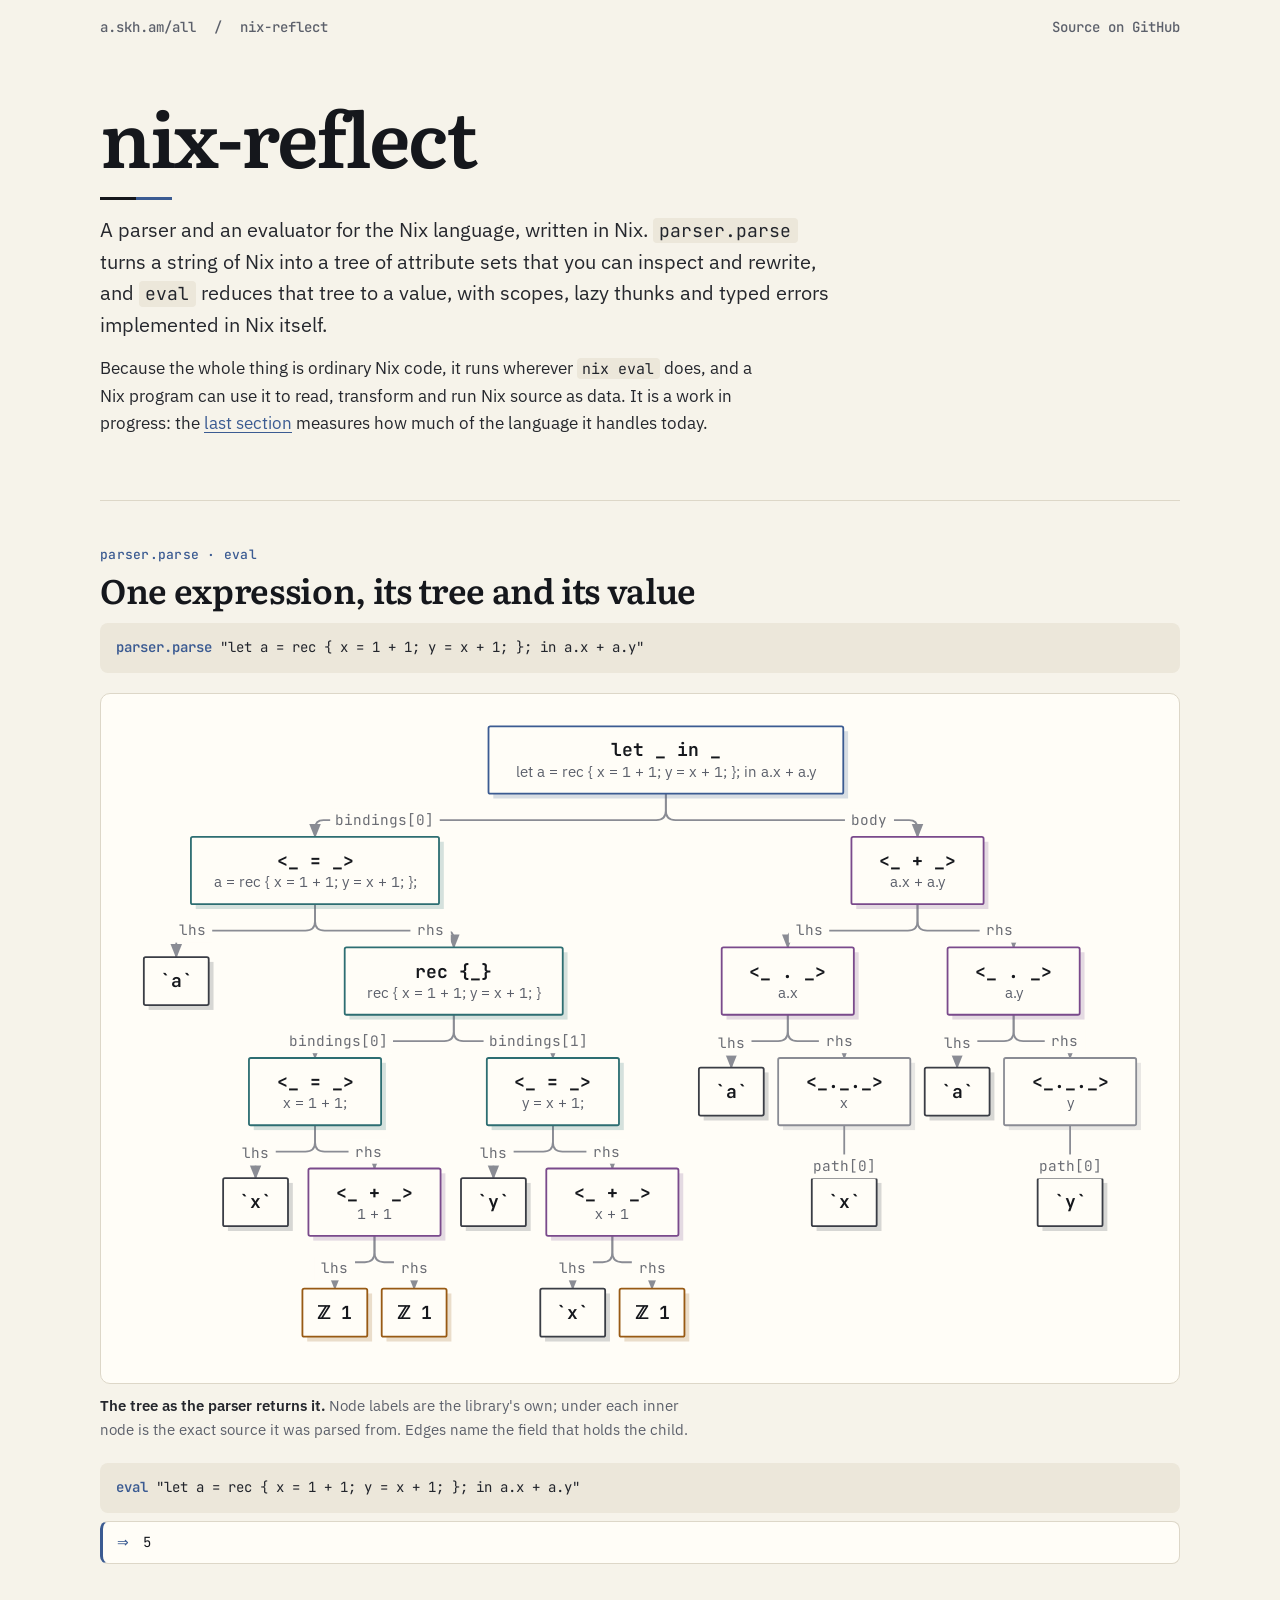
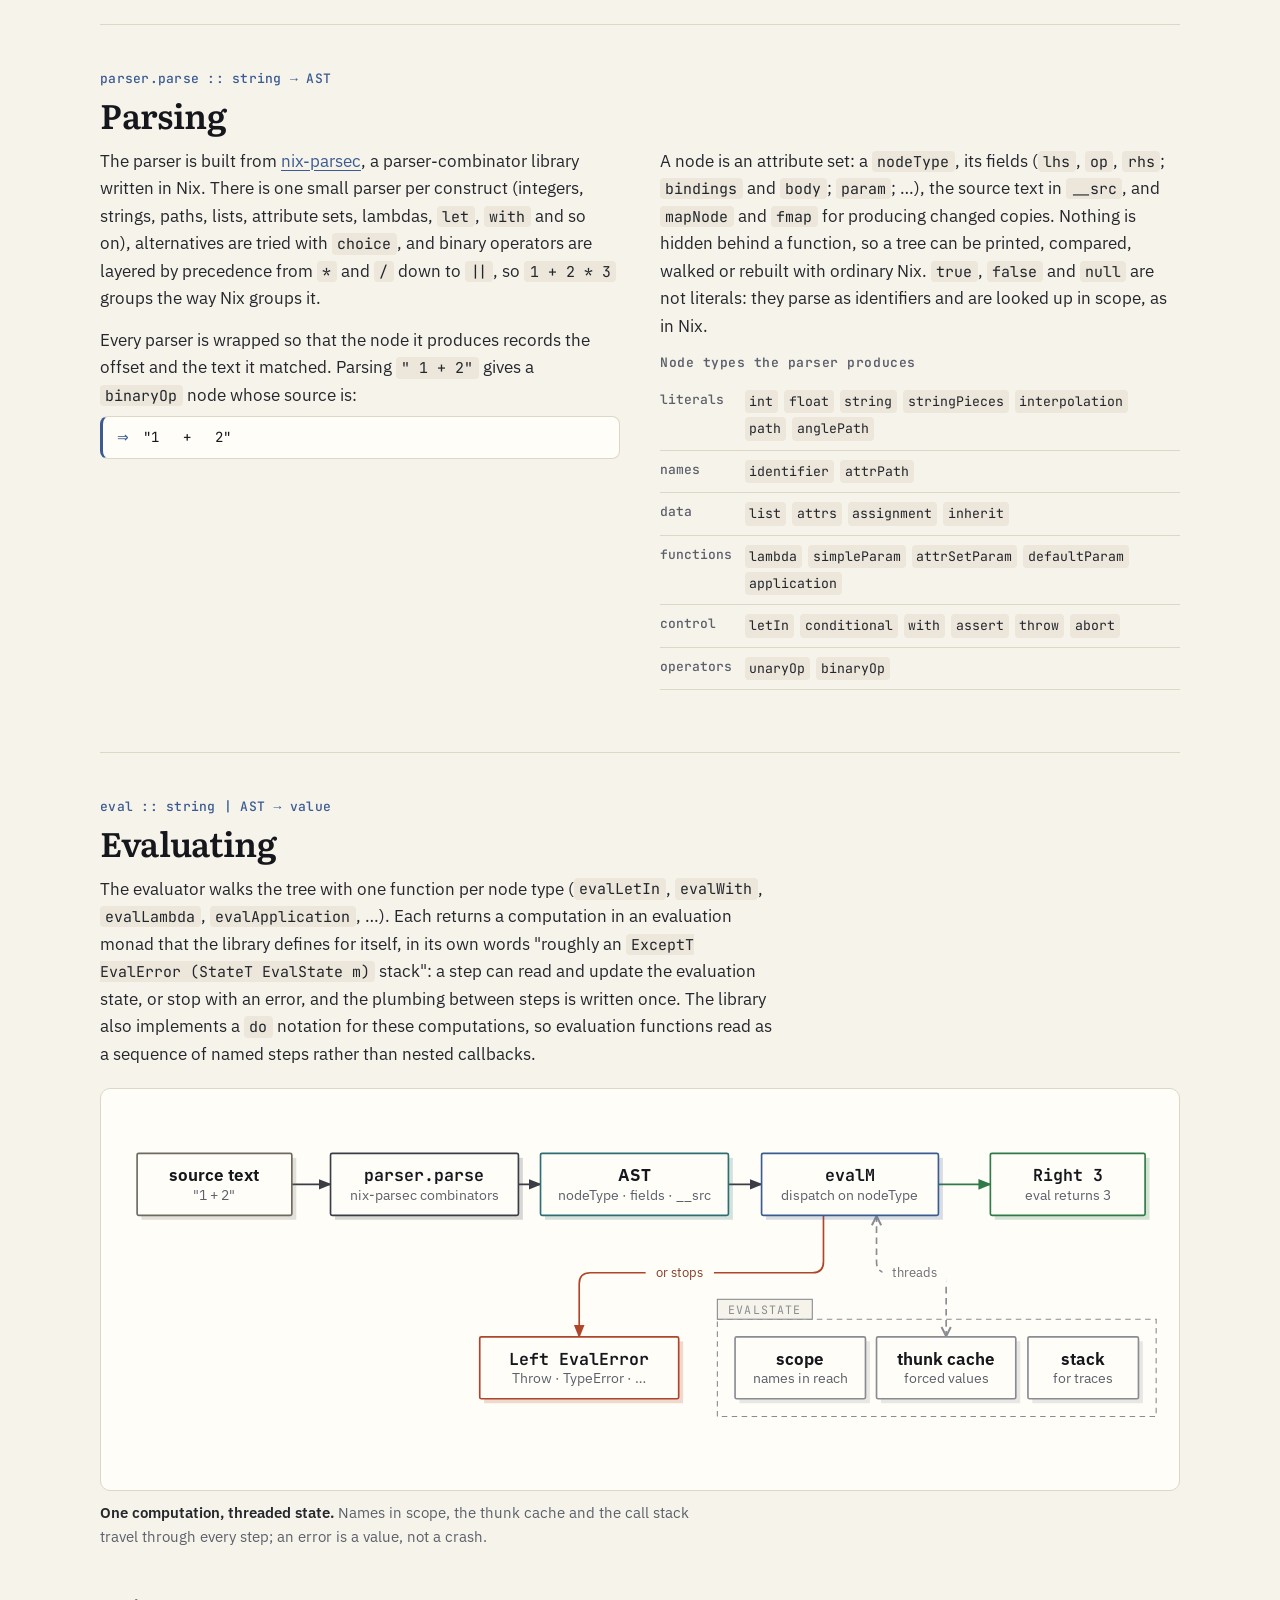
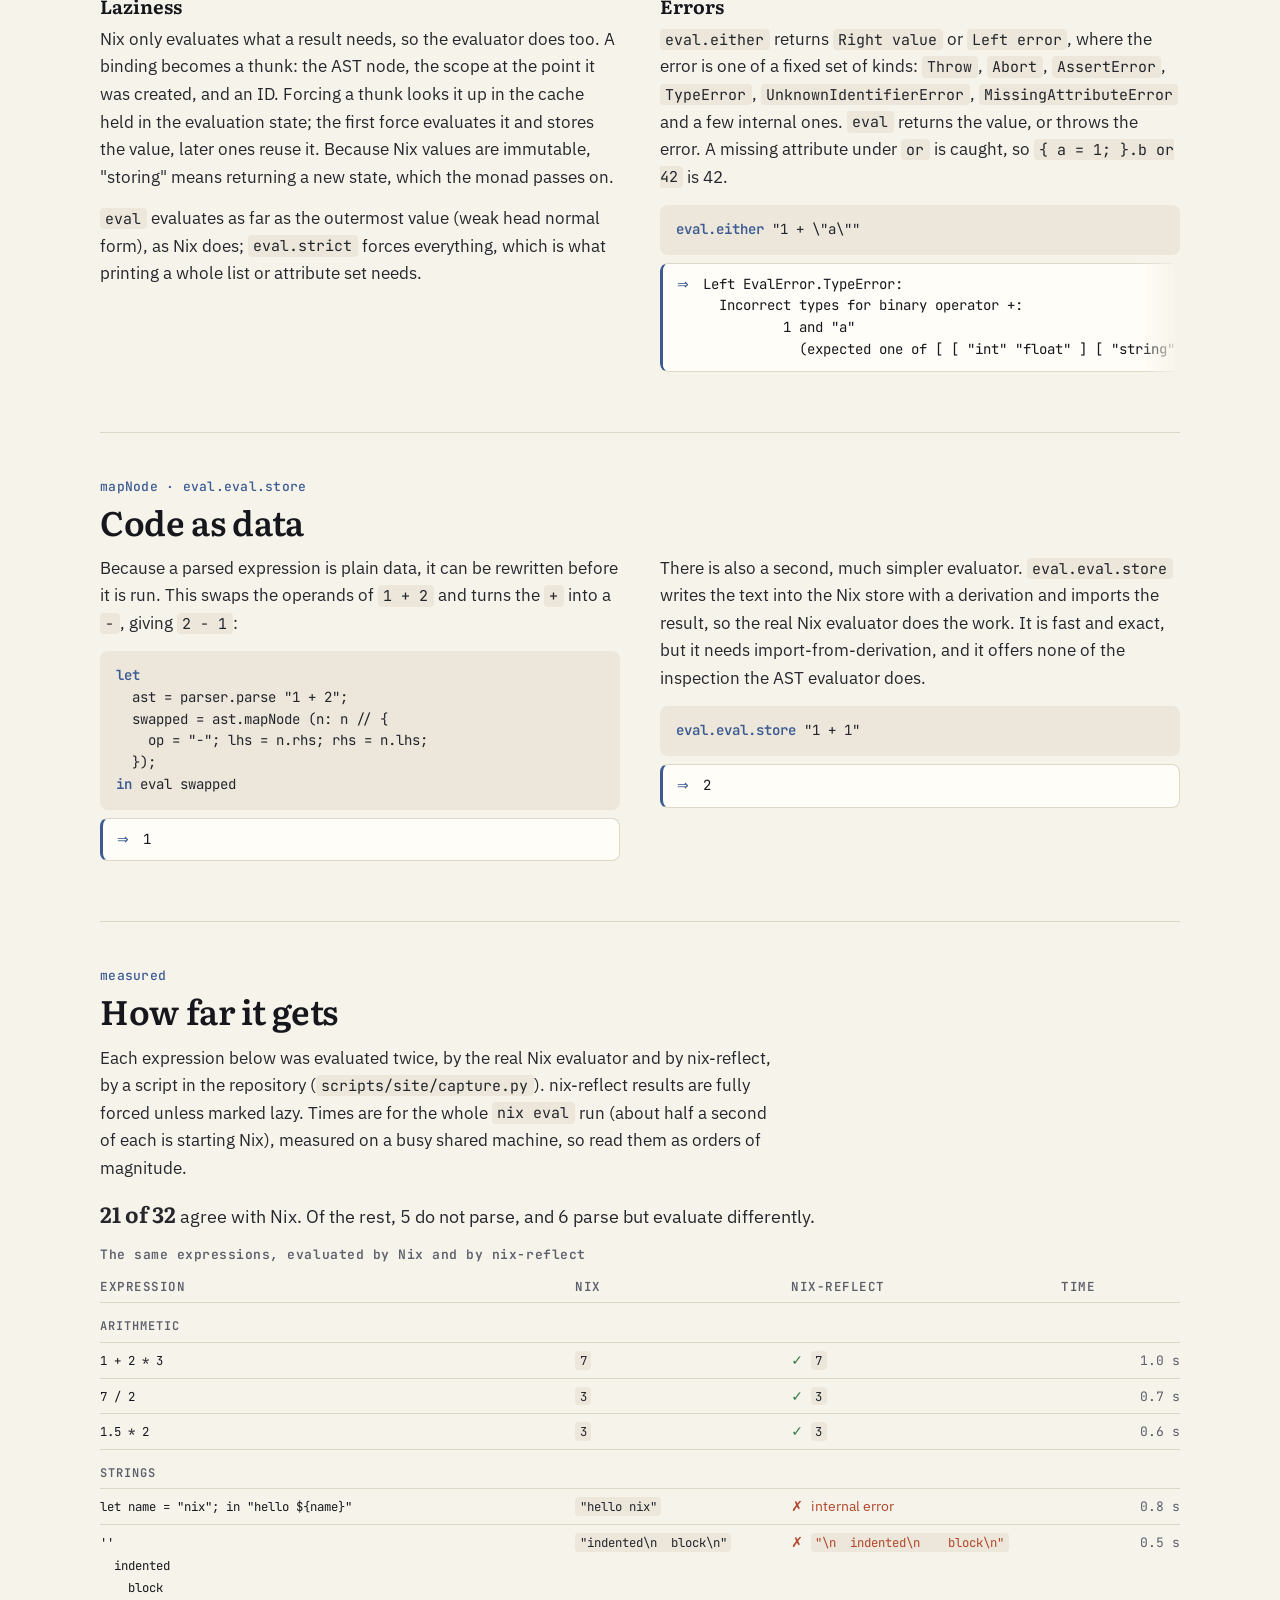
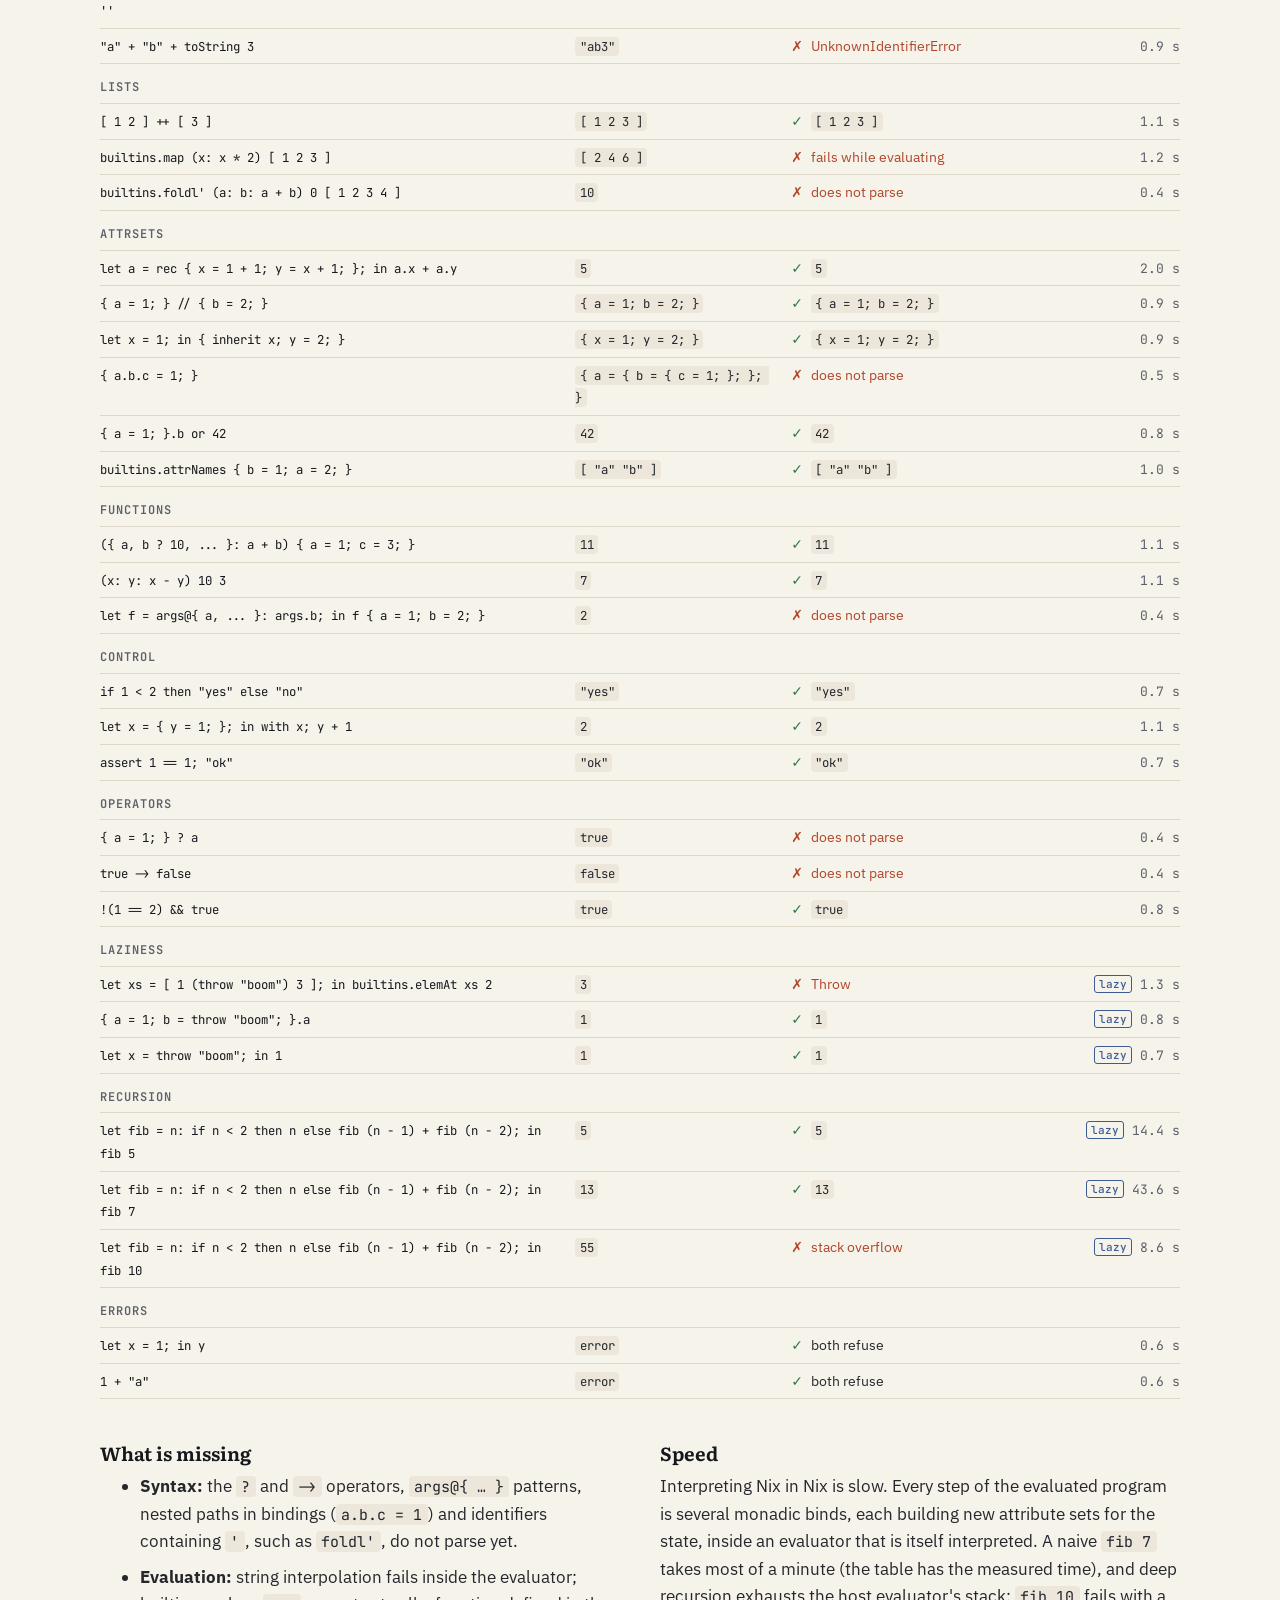
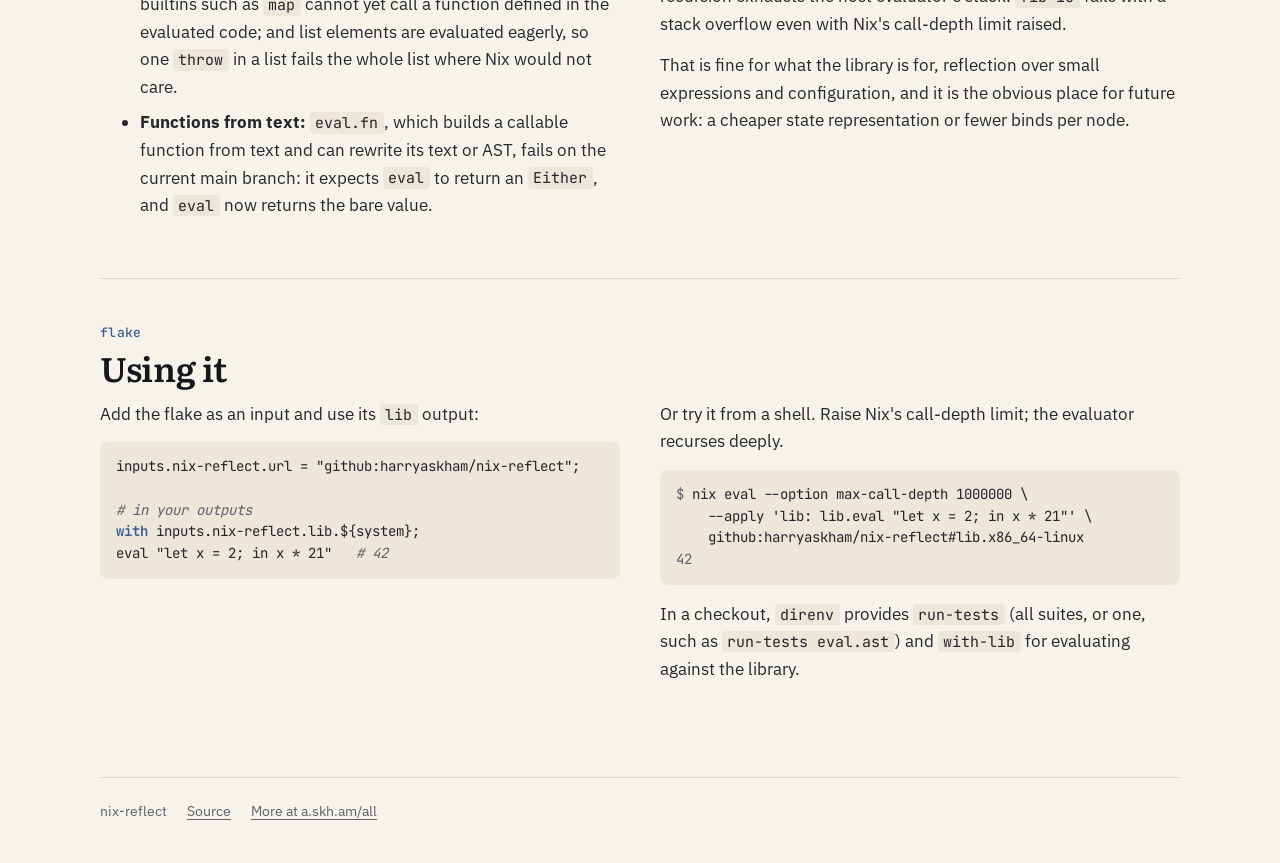
==== index.html @ ccee82fd "Publish nix-reflect site from 53efd90" ====
<!doctype html>
<html lang="en">
<head>
<meta charset="utf-8">
<meta name="viewport" content="width=device-width,initial-scale=1">
<title>nix-reflect · a Nix parser and evaluator written in Nix</title>
<meta name="description" content="nix-reflect is a Nix library that parses Nix source into an inspectable tree and evaluates that tree to a value, with scopes, lazy thunks and typed errors implemented in Nix itself. How it works, and how much of the language it handles today, measured against the real evaluator.">
<meta name="theme-color" content="#f6f3ea">
<meta name="color-scheme" content="light">
<meta name="a.skh.am:group" content="libraries">
<link rel="icon" href="assets/icon.svg" type="image/svg+xml">
<link rel="stylesheet" href="assets/fonts/fonts.css">
<link rel="stylesheet" href="assets/base.css">
<link rel="stylesheet" href="assets/style.css">
</head>
<body>
<a class="skip" href="#main">Skip to content</a>
<div class="wrap">
<nav class="topbar" aria-label="Site">
  <a href="https://a.skh.am/all/">a.skh.am/all</a><span aria-hidden="true">/</span><span>nix-reflect</span>
  <a class="src" href="https://github.com/harryaskham/nix-reflect">Source on GitHub</a>
</nav>

<main id="main">
<header class="intro">
  <h1>nix-reflect</h1>
  <p class="lede">A parser and an evaluator for the Nix language, written in Nix. <code>parser.parse</code> turns a string of Nix into a tree of attribute sets that you can inspect and rewrite, and <code>eval</code> reduces that tree to a value, with scopes, lazy thunks and typed errors implemented in Nix itself.</p>
  <p>Because the whole thing is ordinary Nix code, it runs wherever <code>nix eval</code> does, and a Nix program can use it to read, transform and run Nix source as data. It is a work in progress: the <a href="#status">last section</a> measures how much of the language it handles today.</p>
</header>

<section class="part" aria-labelledby="h-example">
  <p class="api">parser.parse · eval</p>
  <h2 id="h-example">One expression, its tree and its value</h2>
  <pre tabindex="0"><code><span class="k">parser.parse</span> "let a = rec { x = 1 + 1; y = x + 1; }; in a.x + a.y"</code></pre>
  <figure>
    <div class="fig" tabindex="0">
      <!-- fig:tree -->
<svg class="dg" xmlns="http://www.w3.org/2000/svg" viewBox="0 0 874 544" width="874" height="544" role="img" aria-labelledby="tree-t tree-d">
<title id="tree-t">The parse tree of one expression</title>
<desc id="tree-d">The tree that parser.parse returns for: let a = rec { x = 1 + 1; y = x + 1; }; in a.x + a.y. The root is a let-in node whose binding assigns a recursive attribute set to a, with x bound to 1 + 1 and y to x + 1; its body adds a.x and a.y, each an attribute selection. Every node is labelled the way the library prints it and, where it has children, carries the exact slice of source text it was parsed from. Edges are labelled with the field that holds the child, such as lhs, rhs, body or bindings[0].</desc>
<defs><marker id="tree-tip-muted" class="k-muted" viewBox="0 0 10 10" refX="9" refY="5" markerWidth="8" markerHeight="8" orient="auto-start-reverse"><path class="tip" d="M0 1L10 5L0 9z"/></marker></defs>
<g class="k-muted"><path class="edge" d="M458.5 68.0 L458.5 82.0 Q458.5 90.0 450.5 90.0 L173.5 90.0 Q166.5 90.0 166.5 97.0 L166.5 104.0" stroke-width="1.5" marker-end="url(#tree-tip-muted)"/></g>
<g class="k-muted"><path class="edge" d="M166.5 160.0 L166.5 174.0 Q166.5 182.0 158.5 182.0 L59.0 182.0 Q51.0 182.0 51.0 190.0 L51.0 204.0" stroke-width="1.5" marker-end="url(#tree-tip-muted)"/></g>
<g class="k-muted"><path class="edge" d="M166.5 160.0 L166.5 174.0 Q166.5 182.0 174.5 182.0 L275.0 182.0 Q282.0 182.0 282.0 189.0 L282.0 196.0" stroke-width="1.5" marker-end="url(#tree-tip-muted)"/></g>
<g class="k-muted"><path class="edge" d="M282.0 252.0 L282.0 266.0 Q282.0 274.0 274.0 274.0 L173.5 274.0 Q166.5 274.0 166.5 281.0 L166.5 288.0" stroke-width="1.5" marker-end="url(#tree-tip-muted)"/></g>
<g class="k-muted"><path class="edge" d="M166.5 344.0 L166.5 358.0 Q166.5 366.0 158.5 366.0 L125.0 366.0 Q117.0 366.0 117.0 374.0 L117.0 388.0" stroke-width="1.5" marker-end="url(#tree-tip-muted)"/></g>
<g class="k-muted"><path class="edge" d="M166.5 344.0 L166.5 358.0 Q166.5 366.0 174.5 366.0 L209.0 366.0 Q216.0 366.0 216.0 373.0 L216.0 380.0" stroke-width="1.5" marker-end="url(#tree-tip-muted)"/></g>
<g class="k-muted"><path class="edge" d="M216.0 436.0 L216.0 450.0 Q216.0 458.0 208.0 458.0 L191.0 458.0 Q183.0 458.0 183.0 466.0 L183.0 480.0" stroke-width="1.5" marker-end="url(#tree-tip-muted)"/></g>
<g class="k-muted"><path class="edge" d="M216.0 436.0 L216.0 450.0 Q216.0 458.0 224.0 458.0 L241.0 458.0 Q249.0 458.0 249.0 466.0 L249.0 480.0" stroke-width="1.5" marker-end="url(#tree-tip-muted)"/></g>
<g class="k-muted"><path class="edge" d="M282.0 252.0 L282.0 266.0 Q282.0 274.0 290.0 274.0 L357.5 274.0 Q364.5 274.0 364.5 281.0 L364.5 288.0" stroke-width="1.5" marker-end="url(#tree-tip-muted)"/></g>
<g class="k-muted"><path class="edge" d="M364.5 344.0 L364.5 358.0 Q364.5 366.0 356.5 366.0 L323.0 366.0 Q315.0 366.0 315.0 374.0 L315.0 388.0" stroke-width="1.5" marker-end="url(#tree-tip-muted)"/></g>
<g class="k-muted"><path class="edge" d="M364.5 344.0 L364.5 358.0 Q364.5 366.0 372.5 366.0 L407.0 366.0 Q414.0 366.0 414.0 373.0 L414.0 380.0" stroke-width="1.5" marker-end="url(#tree-tip-muted)"/></g>
<g class="k-muted"><path class="edge" d="M414.0 436.0 L414.0 450.0 Q414.0 458.0 406.0 458.0 L389.0 458.0 Q381.0 458.0 381.0 466.0 L381.0 480.0" stroke-width="1.5" marker-end="url(#tree-tip-muted)"/></g>
<g class="k-muted"><path class="edge" d="M414.0 436.0 L414.0 450.0 Q414.0 458.0 422.0 458.0 L439.0 458.0 Q447.0 458.0 447.0 466.0 L447.0 480.0" stroke-width="1.5" marker-end="url(#tree-tip-muted)"/></g>
<g class="k-muted"><path class="edge" d="M458.5 68.0 L458.5 82.0 Q458.5 90.0 466.5 90.0 L661.0 90.0 Q668.0 90.0 668.0 97.0 L668.0 104.0" stroke-width="1.5" marker-end="url(#tree-tip-muted)"/></g>
<g class="k-muted"><path class="edge" d="M668.0 160.0 L668.0 174.0 Q668.0 182.0 660.0 182.0 L567.0 182.0 Q560.0 182.0 560.0 189.0 L560.0 196.0" stroke-width="1.5" marker-end="url(#tree-tip-muted)"/></g>
<g class="k-muted"><path class="edge" d="M560.0 252.0 L560.0 266.0 Q560.0 274.0 552.0 274.0 L521.0 274.0 Q513.0 274.0 513.0 282.0 L513.0 296.0" stroke-width="1.5" marker-end="url(#tree-tip-muted)"/></g>
<g class="k-muted"><path class="edge" d="M560.0 252.0 L560.0 266.0 Q560.0 274.0 568.0 274.0 L600.0 274.0 Q607.0 274.0 607.0 281.0 L607.0 288.0" stroke-width="1.5" marker-end="url(#tree-tip-muted)"/></g>
<g class="k-muted"><path class="edge" d="M607.0 344.0 L607.0 388.0" stroke-width="1.5" marker-end="url(#tree-tip-muted)"/></g>
<g class="k-muted"><path class="edge" d="M668.0 160.0 L668.0 174.0 Q668.0 182.0 676.0 182.0 L741.0 182.0 Q748.0 182.0 748.0 189.0 L748.0 196.0" stroke-width="1.5" marker-end="url(#tree-tip-muted)"/></g>
<g class="k-muted"><path class="edge" d="M748.0 252.0 L748.0 266.0 Q748.0 274.0 740.0 274.0 L709.0 274.0 Q701.0 274.0 701.0 282.0 L701.0 296.0" stroke-width="1.5" marker-end="url(#tree-tip-muted)"/></g>
<g class="k-muted"><path class="edge" d="M748.0 252.0 L748.0 266.0 Q748.0 274.0 756.0 274.0 L788.0 274.0 Q795.0 274.0 795.0 281.0 L795.0 288.0" stroke-width="1.5" marker-end="url(#tree-tip-muted)"/></g>
<g class="k-muted"><path class="edge" d="M795.0 344.0 L795.0 388.0" stroke-width="1.5" marker-end="url(#tree-tip-muted)"/></g>
<g class="k-accent"><rect class="shadow" x="314.9" y="16.0" width="295.3" height="56.0"/><rect class="node" x="310.9" y="12.0" width="295.3" height="56.0" rx="1.5"/><text x="458.5" y="37.0" font-size="15" text-anchor="middle" class="lbl m">let _ in _</text><text x="458.5" y="54.0" font-size="12.5" text-anchor="middle" class="sub">let a = rec { x = 1 + 1; y = x + 1; }; in a.x + a.y</text></g>
<g class="k-b"><rect class="shadow" x="67.2" y="108.0" width="206.5" height="56.0"/><rect class="node" x="63.2" y="104.0" width="206.5" height="56.0" rx="1.5"/><text x="166.5" y="129.0" font-size="15" text-anchor="middle" class="lbl m">&lt;_ = _&gt;</text><text x="166.5" y="146.0" font-size="12.5" text-anchor="middle" class="sub">a = rec { x = 1 + 1; y = x + 1; };</text></g>
<g class="k-ink"><rect class="shadow" x="28.0" y="208.0" width="54.0" height="40.0"/><rect class="node" x="24.0" y="204.0" width="54.0" height="40.0" rx="1.5"/><text x="51.0" y="229.0" font-size="15" text-anchor="middle" class="lbl m">`a`</text></g>
<g class="k-b"><rect class="shadow" x="195.2" y="200.0" width="181.5" height="56.0"/><rect class="node" x="191.2" y="196.0" width="181.5" height="56.0" rx="1.5"/><text x="282.0" y="221.0" font-size="15" text-anchor="middle" class="lbl m">rec {_}</text><text x="282.0" y="238.0" font-size="12.5" text-anchor="middle" class="sub">rec { x = 1 + 1; y = x + 1; }</text></g>
<g class="k-b"><rect class="shadow" x="115.5" y="292.0" width="110.0" height="56.0"/><rect class="node" x="111.5" y="288.0" width="110.0" height="56.0" rx="1.5"/><text x="166.5" y="313.0" font-size="15" text-anchor="middle" class="lbl m">&lt;_ = _&gt;</text><text x="166.5" y="330.0" font-size="12.5" text-anchor="middle" class="sub">x = 1 + 1;</text></g>
<g class="k-ink"><rect class="shadow" x="94.0" y="392.0" width="54.0" height="40.0"/><rect class="node" x="90.0" y="388.0" width="54.0" height="40.0" rx="1.5"/><text x="117.0" y="413.0" font-size="15" text-anchor="middle" class="lbl m">`x`</text></g>
<g class="k-c"><rect class="shadow" x="165.0" y="384.0" width="110.0" height="56.0"/><rect class="node" x="161.0" y="380.0" width="110.0" height="56.0" rx="1.5"/><text x="216.0" y="405.0" font-size="15" text-anchor="middle" class="lbl m">&lt;_ + _&gt;</text><text x="216.0" y="422.0" font-size="12.5" text-anchor="middle" class="sub">1 + 1</text></g>
<g class="k-a"><rect class="shadow" x="160.0" y="484.0" width="54.0" height="40.0"/><rect class="node" x="156.0" y="480.0" width="54.0" height="40.0" rx="1.5"/><text x="183.0" y="505.0" font-size="15" text-anchor="middle" class="lbl m">ℤ 1</text></g>
<g class="k-a"><rect class="shadow" x="226.0" y="484.0" width="54.0" height="40.0"/><rect class="node" x="222.0" y="480.0" width="54.0" height="40.0" rx="1.5"/><text x="249.0" y="505.0" font-size="15" text-anchor="middle" class="lbl m">ℤ 1</text></g>
<g class="k-b"><rect class="shadow" x="313.5" y="292.0" width="110.0" height="56.0"/><rect class="node" x="309.5" y="288.0" width="110.0" height="56.0" rx="1.5"/><text x="364.5" y="313.0" font-size="15" text-anchor="middle" class="lbl m">&lt;_ = _&gt;</text><text x="364.5" y="330.0" font-size="12.5" text-anchor="middle" class="sub">y = x + 1;</text></g>
<g class="k-ink"><rect class="shadow" x="292.0" y="392.0" width="54.0" height="40.0"/><rect class="node" x="288.0" y="388.0" width="54.0" height="40.0" rx="1.5"/><text x="315.0" y="413.0" font-size="15" text-anchor="middle" class="lbl m">`y`</text></g>
<g class="k-c"><rect class="shadow" x="363.0" y="384.0" width="110.0" height="56.0"/><rect class="node" x="359.0" y="380.0" width="110.0" height="56.0" rx="1.5"/><text x="414.0" y="405.0" font-size="15" text-anchor="middle" class="lbl m">&lt;_ + _&gt;</text><text x="414.0" y="422.0" font-size="12.5" text-anchor="middle" class="sub">x + 1</text></g>
<g class="k-ink"><rect class="shadow" x="358.0" y="484.0" width="54.0" height="40.0"/><rect class="node" x="354.0" y="480.0" width="54.0" height="40.0" rx="1.5"/><text x="381.0" y="505.0" font-size="15" text-anchor="middle" class="lbl m">`x`</text></g>
<g class="k-a"><rect class="shadow" x="424.0" y="484.0" width="54.0" height="40.0"/><rect class="node" x="420.0" y="480.0" width="54.0" height="40.0" rx="1.5"/><text x="447.0" y="505.0" font-size="15" text-anchor="middle" class="lbl m">ℤ 1</text></g>
<g class="k-c"><rect class="shadow" x="617.0" y="108.0" width="110.0" height="56.0"/><rect class="node" x="613.0" y="104.0" width="110.0" height="56.0" rx="1.5"/><text x="668.0" y="129.0" font-size="15" text-anchor="middle" class="lbl m">&lt;_ + _&gt;</text><text x="668.0" y="146.0" font-size="12.5" text-anchor="middle" class="sub">a.x + a.y</text></g>
<g class="k-c"><rect class="shadow" x="509.0" y="200.0" width="110.0" height="56.0"/><rect class="node" x="505.0" y="196.0" width="110.0" height="56.0" rx="1.5"/><text x="560.0" y="221.0" font-size="15" text-anchor="middle" class="lbl m">&lt;_ . _&gt;</text><text x="560.0" y="238.0" font-size="12.5" text-anchor="middle" class="sub">a.x</text></g>
<g class="k-ink"><rect class="shadow" x="490.0" y="300.0" width="54.0" height="40.0"/><rect class="node" x="486.0" y="296.0" width="54.0" height="40.0" rx="1.5"/><text x="513.0" y="321.0" font-size="15" text-anchor="middle" class="lbl m">`a`</text></g>
<g class="k-muted"><rect class="shadow" x="556.0" y="292.0" width="110.0" height="56.0"/><rect class="node" x="552.0" y="288.0" width="110.0" height="56.0" rx="1.5"/><text x="607.0" y="313.0" font-size="15" text-anchor="middle" class="lbl m">&lt;_._._&gt;</text><text x="607.0" y="330.0" font-size="12.5" text-anchor="middle" class="sub">x</text></g>
<g class="k-ink"><rect class="shadow" x="584.0" y="392.0" width="54.0" height="40.0"/><rect class="node" x="580.0" y="388.0" width="54.0" height="40.0" rx="1.5"/><text x="607.0" y="413.0" font-size="15" text-anchor="middle" class="lbl m">`x`</text></g>
<g class="k-c"><rect class="shadow" x="697.0" y="200.0" width="110.0" height="56.0"/><rect class="node" x="693.0" y="196.0" width="110.0" height="56.0" rx="1.5"/><text x="748.0" y="221.0" font-size="15" text-anchor="middle" class="lbl m">&lt;_ . _&gt;</text><text x="748.0" y="238.0" font-size="12.5" text-anchor="middle" class="sub">a.y</text></g>
<g class="k-ink"><rect class="shadow" x="678.0" y="300.0" width="54.0" height="40.0"/><rect class="node" x="674.0" y="296.0" width="54.0" height="40.0" rx="1.5"/><text x="701.0" y="321.0" font-size="15" text-anchor="middle" class="lbl m">`a`</text></g>
<g class="k-muted"><rect class="shadow" x="744.0" y="292.0" width="110.0" height="56.0"/><rect class="node" x="740.0" y="288.0" width="110.0" height="56.0" rx="1.5"/><text x="795.0" y="313.0" font-size="15" text-anchor="middle" class="lbl m">&lt;_._._&gt;</text><text x="795.0" y="330.0" font-size="12.5" text-anchor="middle" class="sub">y</text></g>
<g class="k-ink"><rect class="shadow" x="772.0" y="392.0" width="54.0" height="40.0"/><rect class="node" x="768.0" y="388.0" width="54.0" height="40.0" rx="1.5"/><text x="795.0" y="413.0" font-size="15" text-anchor="middle" class="lbl m">`y`</text></g>
<g class="k-muted"><rect class="lab-bg" x="179.1" y="80.0" width="91.2" height="20.0"/><text x="224.7" y="94.0" font-size="12" text-anchor="middle" class="elabel m">bindings[0]</text></g>
<g class="k-muted"><rect class="lab-bg" x="47.3" y="172.0" width="33.6" height="20.0"/><text x="64.1" y="186.0" font-size="12" text-anchor="middle" class="elabel m">lhs</text></g>
<g class="k-muted"><rect class="lab-bg" x="245.9" y="172.0" width="33.6" height="20.0"/><text x="262.7" y="186.0" font-size="12" text-anchor="middle" class="elabel m">rhs</text></g>
<g class="k-muted"><rect class="lab-bg" x="140.2" y="264.0" width="91.2" height="20.0"/><text x="185.8" y="278.0" font-size="12" text-anchor="middle" class="elabel m">bindings[0]</text></g>
<g class="k-muted"><rect class="lab-bg" x="100.2" y="357.4" width="33.6" height="20.0"/><text x="117.0" y="371.4" font-size="12" text-anchor="middle" class="elabel m">lhs</text></g>
<g class="k-muted"><rect class="lab-bg" x="194.4" y="356.0" width="33.6" height="20.0"/><text x="211.2" y="370.0" font-size="12" text-anchor="middle" class="elabel m">rhs</text></g>
<g class="k-muted"><rect class="lab-bg" x="166.2" y="453.1" width="33.6" height="20.0"/><text x="183.0" y="467.1" font-size="12" text-anchor="middle" class="elabel m">lhs</text></g>
<g class="k-muted"><rect class="lab-bg" x="232.2" y="453.1" width="33.6" height="20.0"/><text x="249.0" y="467.1" font-size="12" text-anchor="middle" class="elabel m">rhs</text></g>
<g class="k-muted"><rect class="lab-bg" x="306.8" y="264.0" width="91.2" height="20.0"/><text x="352.4" y="278.0" font-size="12" text-anchor="middle" class="elabel m">bindings[1]</text></g>
<g class="k-muted"><rect class="lab-bg" x="298.2" y="357.4" width="33.6" height="20.0"/><text x="315.0" y="371.4" font-size="12" text-anchor="middle" class="elabel m">lhs</text></g>
<g class="k-muted"><rect class="lab-bg" x="392.4" y="356.0" width="33.6" height="20.0"/><text x="409.2" y="370.0" font-size="12" text-anchor="middle" class="elabel m">rhs</text></g>
<g class="k-muted"><rect class="lab-bg" x="364.2" y="453.1" width="33.6" height="20.0"/><text x="381.0" y="467.1" font-size="12" text-anchor="middle" class="elabel m">lhs</text></g>
<g class="k-muted"><rect class="lab-bg" x="430.2" y="453.1" width="33.6" height="20.0"/><text x="447.0" y="467.1" font-size="12" text-anchor="middle" class="elabel m">rhs</text></g>
<g class="k-muted"><rect class="lab-bg" x="607.6" y="80.0" width="40.8" height="20.0"/><text x="628.0" y="94.0" font-size="12" text-anchor="middle" class="elabel m">body</text></g>
<g class="k-muted"><rect class="lab-bg" x="560.9" y="172.0" width="33.6" height="20.0"/><text x="577.7" y="186.0" font-size="12" text-anchor="middle" class="elabel m">lhs</text></g>
<g class="k-muted"><rect class="lab-bg" x="496.2" y="266.0" width="33.6" height="20.0"/><text x="513.0" y="280.0" font-size="12" text-anchor="middle" class="elabel m">lhs</text></g>
<g class="k-muted"><rect class="lab-bg" x="585.9" y="264.0" width="33.6" height="20.0"/><text x="602.7" y="278.0" font-size="12" text-anchor="middle" class="elabel m">rhs</text></g>
<g class="k-muted"><rect class="lab-bg" x="575.8" y="368.3" width="62.4" height="20.0"/><text x="607.0" y="382.3" font-size="12" text-anchor="middle" class="elabel m">path[0]</text></g>
<g class="k-muted"><rect class="lab-bg" x="719.7" y="172.0" width="33.6" height="20.0"/><text x="736.5" y="186.0" font-size="12" text-anchor="middle" class="elabel m">rhs</text></g>
<g class="k-muted"><rect class="lab-bg" x="684.2" y="266.0" width="33.6" height="20.0"/><text x="701.0" y="280.0" font-size="12" text-anchor="middle" class="elabel m">lhs</text></g>
<g class="k-muted"><rect class="lab-bg" x="773.9" y="264.0" width="33.6" height="20.0"/><text x="790.7" y="278.0" font-size="12" text-anchor="middle" class="elabel m">rhs</text></g>
<g class="k-muted"><rect class="lab-bg" x="763.8" y="368.3" width="62.4" height="20.0"/><text x="795.0" y="382.3" font-size="12" text-anchor="middle" class="elabel m">path[0]</text></g>
</svg>
<!-- /fig -->
    </div>
    <figcaption><b>The tree as the parser returns it.</b> Node labels are the library's own; under each inner node is the exact source it was parsed from. Edges name the field that holds the child.</figcaption>
  </figure>
  <pre tabindex="0"><code><span class="k">eval</span> "let a = rec { x = 1 + 1; y = x + 1; }; in a.x + a.y"</code></pre>
  <!-- gen:out-value -->
<pre class="result" tabindex="0" aria-label="Result"><code>5</code></pre>
<!-- /gen -->
</section>

<section class="part" aria-labelledby="h-parse">
  <p class="api">parser.parse :: string → AST</p>
  <h2 id="h-parse">Parsing</h2>
  <div class="cols">
    <div>
      <p>The parser is built from <a href="https://github.com/nprindle/nix-parsec">nix-parsec</a>, a parser-combinator library written in Nix. There is one small parser per construct (integers, strings, paths, lists, attribute sets, lambdas, <code>let</code>, <code>with</code> and so on), alternatives are tried with <code>choice</code>, and binary operators are layered by precedence from <code>*</code> and <code>/</code> down to <code>||</code>, so <code>1 + 2 * 3</code> groups the way Nix groups it.</p>
      <p>Every parser is wrapped so that the node it produces records the offset and the text it matched. Parsing <code class="nw">"  1   +   2"</code> gives a <code>binaryOp</code> node whose source is:</p>
      <!-- gen:out-src -->
<pre class="result" tabindex="0" aria-label="Result"><code>&quot;1   +   2&quot;</code></pre>
<!-- /gen -->
    </div>
    <div>
      <p>A node is an attribute set: a <code>nodeType</code>, its fields (<code>lhs</code>, <code>op</code>, <code>rhs</code>; <code>bindings</code> and <code>body</code>; <code>param</code>; …), the source text in <code>__src</code>, and <code>mapNode</code> and <code>fmap</code> for producing changed copies. Nothing is hidden behind a function, so a tree can be printed, compared, walked or rebuilt with ordinary Nix. <code>true</code>, <code>false</code> and <code>null</code> are not literals: they parse as identifiers and are looked up in scope, as in Nix.</p>
      <div class="table-wrap">
      <table class="types">
        <caption>Node types the parser produces</caption>
        <tbody>
          <tr><th scope="row">literals</th><td><code>int</code> <code>float</code> <code>string</code> <code>stringPieces</code> <code>interpolation</code> <code>path</code> <code>anglePath</code></td></tr>
          <tr><th scope="row">names</th><td><code>identifier</code> <code>attrPath</code></td></tr>
          <tr><th scope="row">data</th><td><code>list</code> <code>attrs</code> <code>assignment</code> <code>inherit</code></td></tr>
          <tr><th scope="row">functions</th><td><code>lambda</code> <code>simpleParam</code> <code>attrSetParam</code> <code>defaultParam</code> <code>application</code></td></tr>
          <tr><th scope="row">control</th><td><code>letIn</code> <code>conditional</code> <code>with</code> <code>assert</code> <code>throw</code> <code>abort</code></td></tr>
          <tr><th scope="row">operators</th><td><code>unaryOp</code> <code>binaryOp</code></td></tr>
        </tbody>
      </table>
      </div>
    </div>
  </div>
</section>

<section class="part" aria-labelledby="h-eval">
  <p class="api">eval :: string | AST → value</p>
  <h2 id="h-eval">Evaluating</h2>
  <p>The evaluator walks the tree with one function per node type (<code>evalLetIn</code>, <code>evalWith</code>, <code>evalLambda</code>, <code>evalApplication</code>, …). Each returns a computation in an evaluation monad that the library defines for itself, in its own words "roughly an <code>ExceptT EvalError (StateT EvalState m)</code> stack": a step can read and update the evaluation state, or stop with an error, and the plumbing between steps is written once. The library also implements a <code>do</code> notation for these computations, so evaluation functions read as a sequence of named steps rather than nested callbacks.</p>
  <figure>
    <div class="fig" tabindex="0">
      <!-- fig:evaluator -->
<svg class="dg" xmlns="http://www.w3.org/2000/svg" viewBox="0 0 950 330" width="950" height="330" role="img" aria-labelledby="evaluator-t evaluator-d">
<title id="evaluator-t">From text to a value</title>
<desc id="evaluator-d">How eval works. Source text is parsed by parser combinators into an AST of attribute sets. evalM walks the AST, dispatching on each node&#x27;s type, inside an evaluation monad: a computation that threads an EvalState (the scope of names in reach, a cache of thunks and their forced values, and a stack used for traces) and can stop with a typed EvalError. eval.either returns Right value or Left error; eval returns the value or throws the error.</desc>
<defs><marker id="evaluator-tip-err" class="k-err" viewBox="0 0 10 10" refX="9" refY="5" markerWidth="8" markerHeight="8" orient="auto-start-reverse"><path class="tip" d="M0 1L10 5L0 9z"/></marker><marker id="evaluator-tip-ink" class="k-ink" viewBox="0 0 10 10" refX="9" refY="5" markerWidth="8" markerHeight="8" orient="auto-start-reverse"><path class="tip" d="M0 1L10 5L0 9z"/></marker><marker id="evaluator-tip-muted-o" class="k-muted" viewBox="0 0 10 10" refX="9" refY="5" markerWidth="8" markerHeight="8" orient="auto-start-reverse"><path class="tip open" d="M1.5 1.5L8.5 5L1.5 8.5"/></marker><marker id="evaluator-tip-ok" class="k-ok" viewBox="0 0 10 10" refX="9" refY="5" markerWidth="8" markerHeight="8" orient="auto-start-reverse"><path class="tip" d="M0 1L10 5L0 9z"/></marker></defs>
<g class="k-muted"><rect class="grp dash" x="545.0" y="192.0" width="397.0" height="88.0"/></g>
<g class="k-ink"><path class="edge" d="M160.0 70.0 L195.0 70.0" stroke-width="1.5" marker-end="url(#evaluator-tip-ink)"/></g>
<g class="k-ink"><path class="edge" d="M365.0 70.0 L385.0 70.0" stroke-width="1.5" marker-end="url(#evaluator-tip-ink)"/></g>
<g class="k-ink"><path class="edge" d="M555.0 70.0 L585.0 70.0" stroke-width="1.5" marker-end="url(#evaluator-tip-ink)"/></g>
<g class="k-ok"><path class="edge" d="M745.0 70.0 L792.0 70.0" stroke-width="1.5" marker-end="url(#evaluator-tip-ok)"/></g>
<g class="k-err"><path class="edge" d="M641.0 98.0 L641.0 140.0 Q641.0 150.0 631.0 150.0 L430.0 150.0 Q420.0 150.0 420.0 160.0 L420.0 208.0" stroke-width="1.5" marker-end="url(#evaluator-tip-err)"/></g>
<g class="k-muted"><path class="edge dash" d="M689.0 98.0 L689.0 140.0 Q689.0 150.0 699.0 150.0 L742.0 150.0 Q752.0 150.0 752.0 160.0 L752.0 208.0" stroke-width="1.5" marker-end="url(#evaluator-tip-muted-o)" marker-start="url(#evaluator-tip-muted-o)"/></g>
<g class="k-file"><rect class="shadow" x="24.0" y="46.0" width="140.0" height="56.0"/><rect class="node" x="20.0" y="42.0" width="140.0" height="56.0" rx="1.5"/><text x="90.0" y="67.0" font-size="15" text-anchor="middle" class="lbl">source text</text><text x="90.0" y="84.0" font-size="12.5" text-anchor="middle" class="sub">&quot;1 + 2&quot;</text></g>
<g class="k-ink"><rect class="shadow" x="199.0" y="46.0" width="170.0" height="56.0"/><rect class="node" x="195.0" y="42.0" width="170.0" height="56.0" rx="1.5"/><text x="280.0" y="67.0" font-size="15" text-anchor="middle" class="lbl m">parser.parse</text><text x="280.0" y="84.0" font-size="12.5" text-anchor="middle" class="sub">nix-parsec combinators</text></g>
<g class="k-b"><rect class="shadow" x="389.0" y="46.0" width="170.0" height="56.0"/><rect class="node" x="385.0" y="42.0" width="170.0" height="56.0" rx="1.5"/><text x="470.0" y="67.0" font-size="15" text-anchor="middle" class="lbl">AST</text><text x="470.0" y="84.0" font-size="12.5" text-anchor="middle" class="sub">nodeType · fields · __src</text></g>
<g class="k-accent"><rect class="shadow" x="589.0" y="46.0" width="160.0" height="56.0"/><rect class="node" x="585.0" y="42.0" width="160.0" height="56.0" rx="1.5"/><text x="665.0" y="67.0" font-size="15" text-anchor="middle" class="lbl m">evalM</text><text x="665.0" y="84.0" font-size="12.5" text-anchor="middle" class="sub">dispatch on nodeType</text></g>
<g class="k-ok"><rect class="shadow" x="796.0" y="46.0" width="140.0" height="56.0"/><rect class="node" x="792.0" y="42.0" width="140.0" height="56.0" rx="1.5"/><text x="862.0" y="67.0" font-size="15" text-anchor="middle" class="lbl m">Right 3</text><text x="862.0" y="84.0" font-size="12.5" text-anchor="middle" class="sub">eval returns 3</text></g>
<g class="k-err"><rect class="shadow" x="334.0" y="212.0" width="180.0" height="56.0"/><rect class="node" x="330.0" y="208.0" width="180.0" height="56.0" rx="1.5"/><text x="420.0" y="233.0" font-size="15" text-anchor="middle" class="lbl m">Left EvalError</text><text x="420.0" y="250.0" font-size="12.5" text-anchor="middle" class="sub">Throw · TypeError · …</text></g>
<g class="k-muted"><rect class="shadow" x="565.0" y="212.0" width="118.0" height="56.0"/><rect class="node" x="561.0" y="208.0" width="118.0" height="56.0" rx="1.5"/><text x="620.0" y="233.0" font-size="15" text-anchor="middle" class="lbl">scope</text><text x="620.0" y="250.0" font-size="12.5" text-anchor="middle" class="sub">names in reach</text></g>
<g class="k-muted"><rect class="shadow" x="693.0" y="212.0" width="126.0" height="56.0"/><rect class="node" x="689.0" y="208.0" width="126.0" height="56.0" rx="1.5"/><text x="752.0" y="233.0" font-size="15" text-anchor="middle" class="lbl">thunk cache</text><text x="752.0" y="250.0" font-size="12.5" text-anchor="middle" class="sub">forced values</text></g>
<g class="k-muted"><rect class="shadow" x="830.0" y="212.0" width="100.0" height="56.0"/><rect class="node" x="826.0" y="208.0" width="100.0" height="56.0" rx="1.5"/><text x="876.0" y="233.0" font-size="15" text-anchor="middle" class="lbl">stack</text><text x="876.0" y="250.0" font-size="12.5" text-anchor="middle" class="sub">for traces</text></g>
<g class="k-muted"><rect class="frame-tag" x="545.0" y="174.0" width="85.9" height="18"/><text x="588.0" y="187.0" font-size="10.5" text-anchor="middle" class="frame-tag-t">EVALSTATE</text></g>
<g class="k-err"><rect class="lab-bg" x="480.1" y="140.0" width="61.8" height="20.0"/><text x="510.9" y="154.0" font-size="12" text-anchor="middle" class="elabel">or stops</text></g>
<g class="k-muted"><rect class="lab-bg" x="694.4" y="140.0" width="58.2" height="20.0"/><text x="723.5" y="154.0" font-size="12" text-anchor="middle" class="elabel">threads</text></g>
</svg>
<!-- /fig -->
    </div>
    <figcaption><b>One computation, threaded state.</b> Names in scope, the thunk cache and the call stack travel through every step; an error is a value, not a crash.</figcaption>
  </figure>
  <div class="cols">
    <div>
      <h3>Laziness</h3>
      <p>Nix only evaluates what a result needs, so the evaluator does too. A binding becomes a thunk: the AST node, the scope at the point it was created, and an ID. Forcing a thunk looks it up in the cache held in the evaluation state; the first force evaluates it and stores the value, later ones reuse it. Because Nix values are immutable, "storing" means returning a new state, which the monad passes on.</p>
      <p><code>eval</code> evaluates as far as the outermost value (weak head normal form), as Nix does; <code>eval.strict</code> forces everything, which is what printing a whole list or attribute set needs.</p>
    </div>
    <div>
      <h3>Errors</h3>
      <p><code>eval.either</code> returns <code>Right value</code> or <code>Left error</code>, where the error is one of a fixed set of kinds: <code>Throw</code>, <code>Abort</code>, <code>AssertError</code>, <code>TypeError</code>, <code>UnknownIdentifierError</code>, <code>MissingAttributeError</code> and a few internal ones. <code>eval</code> returns the value, or throws the error. A missing attribute under <code>or</code> is caught, so <code>{ a = 1; }.b or 42</code> is 42.</p>
<pre tabindex="0"><code><span class="k">eval.either</span> "1 + \"a\""</code></pre>
      <!-- gen:out-type -->
<pre class="result" tabindex="0" aria-label="Result"><code>Left EvalError.TypeError:
  Incorrect types for binary operator +:
          1 and &quot;a&quot;
            (expected one of [ [ &quot;int&quot; &quot;float&quot; ] [ &quot;string&quot; &quot;path&quot; ] ])</code></pre>
<!-- /gen -->
    </div>
  </div>
</section>

<section class="part" aria-labelledby="h-data">
  <p class="api">mapNode · eval.eval.store</p>
  <h2 id="h-data">Code as data</h2>
  <div class="cols">
    <div>
      <p>Because a parsed expression is plain data, it can be rewritten before it is run. This swaps the operands of <code>1 + 2</code> and turns the <code>+</code> into a <code>-</code>, giving <code>2 - 1</code>:</p>
<pre tabindex="0"><code><span class="k">let</span>
  ast = parser.parse "1 + 2";
  swapped = ast.mapNode (n: n // {
    op = "-"; lhs = n.rhs; rhs = n.lhs;
  });
<span class="k">in</span> eval swapped</code></pre>
      <!-- gen:out-rewrite -->
<pre class="result" tabindex="0" aria-label="Result"><code>1</code></pre>
<!-- /gen -->
    </div>
    <div>
      <p>There is also a second, much simpler evaluator. <code>eval.eval.store</code> writes the text into the Nix store with a derivation and imports the result, so the real Nix evaluator does the work. It is fast and exact, but it needs import-from-derivation, and it offers none of the inspection the AST evaluator does.</p>
<pre tabindex="0"><code><span class="k">eval.eval.store</span> "1 + 1"</code></pre>
      <!-- gen:out-store -->
<pre class="result" tabindex="0" aria-label="Result"><code>2</code></pre>
<!-- /gen -->
    </div>
  </div>
</section>

<section class="part" aria-labelledby="status">
  <p class="api">measured</p>
  <h2 id="status">How far it gets</h2>
  <p>Each expression below was evaluated twice, by the real Nix evaluator and by nix-reflect, by a script in the repository (<code>scripts/site/capture.py</code>). nix-reflect results are fully forced unless marked lazy. Times are for the whole <code>nix eval</code> run (about half a second of each is starting Nix), measured on a busy shared machine, so read them as orders of magnitude.</p>
  <!-- gen:summary -->
<p class="sum"><b>21 of 32</b> agree with Nix. Of the rest, 5 do not parse, and 6 parse but evaluate differently.</p>
<!-- /gen -->
  <div class="table-wrap" tabindex="0">
    <!-- gen:conformance -->
<table class="conf">
<colgroup><col class="c-expr"><col class="c-nix"><col class="c-refl"><col class="c-t"></colgroup>
<caption>The same expressions, evaluated by Nix and by nix-reflect</caption>
<thead><tr><th scope="col">Expression</th><th scope="col">Nix</th><th scope="col">nix-reflect</th><th scope="col">Time</th></tr></thead>
<tbody>
<tr class="grp"><th colspan="4" scope="rowgroup">arithmetic</th></tr>
<tr class="same"><td data-label="Expression"><code>1 + 2 * 3</code></td><td data-label="Nix"><code>7</code></td><td class="v" data-label="nix-reflect"><span class="mark" aria-label="matches">✓</span> <code>7</code></td><td class="t" data-label="Time">1.0 s</td></tr>
<tr class="same"><td data-label="Expression"><code>7 / 2</code></td><td data-label="Nix"><code>3</code></td><td class="v" data-label="nix-reflect"><span class="mark" aria-label="matches">✓</span> <code>3</code></td><td class="t" data-label="Time">0.7 s</td></tr>
<tr class="same"><td data-label="Expression"><code>1.5 * 2</code></td><td data-label="Nix"><code>3</code></td><td class="v" data-label="nix-reflect"><span class="mark" aria-label="matches">✓</span> <code>3</code></td><td class="t" data-label="Time">0.6 s</td></tr>
<tr class="grp"><th colspan="4" scope="rowgroup">strings</th></tr>
<tr class="diff"><td data-label="Expression"><code>let name = &quot;nix&quot;; in &quot;hello ${name}&quot;</code></td><td data-label="Nix"><code>&quot;hello nix&quot;</code></td><td class="v" data-label="nix-reflect"><span class="mark" aria-label="differs">✗</span> internal error</td><td class="t" data-label="Time">0.8 s</td></tr>
<tr class="diff"><td data-label="Expression"><code>&#x27;&#x27;
  indented
    block
&#x27;&#x27;</code></td><td data-label="Nix"><code>&quot;indented\n  block\n&quot;</code></td><td class="v" data-label="nix-reflect"><span class="mark" aria-label="differs">✗</span> <code>&quot;\n  indented\n    block\n&quot;</code></td><td class="t" data-label="Time">0.5 s</td></tr>
<tr class="diff"><td data-label="Expression"><code>&quot;a&quot; + &quot;b&quot; + toString 3</code></td><td data-label="Nix"><code>&quot;ab3&quot;</code></td><td class="v" data-label="nix-reflect"><span class="mark" aria-label="differs">✗</span> UnknownIdentifierError</td><td class="t" data-label="Time">0.9 s</td></tr>
<tr class="grp"><th colspan="4" scope="rowgroup">lists</th></tr>
<tr class="same"><td data-label="Expression"><code>[ 1 2 ] ++ [ 3 ]</code></td><td data-label="Nix"><code>[ 1 2 3 ]</code></td><td class="v" data-label="nix-reflect"><span class="mark" aria-label="matches">✓</span> <code>[ 1 2 3 ]</code></td><td class="t" data-label="Time">1.1 s</td></tr>
<tr class="diff"><td data-label="Expression"><code>builtins.map (x: x * 2) [ 1 2 3 ]</code></td><td data-label="Nix"><code>[ 2 4 6 ]</code></td><td class="v" data-label="nix-reflect"><span class="mark" aria-label="differs">✗</span> fails while evaluating</td><td class="t" data-label="Time">1.2 s</td></tr>
<tr class="diff"><td data-label="Expression"><code>builtins.foldl&#x27; (a: b: a + b) 0 [ 1 2 3 4 ]</code></td><td data-label="Nix"><code>10</code></td><td class="v" data-label="nix-reflect"><span class="mark" aria-label="differs">✗</span> does not parse</td><td class="t" data-label="Time">0.4 s</td></tr>
<tr class="grp"><th colspan="4" scope="rowgroup">attrsets</th></tr>
<tr class="same"><td data-label="Expression"><code>let a = rec { x = 1 + 1; y = x + 1; }; in a.x + a.y</code></td><td data-label="Nix"><code>5</code></td><td class="v" data-label="nix-reflect"><span class="mark" aria-label="matches">✓</span> <code>5</code></td><td class="t" data-label="Time">2.0 s</td></tr>
<tr class="same"><td data-label="Expression"><code>{ a = 1; } // { b = 2; }</code></td><td data-label="Nix"><code>{ a = 1; b = 2; }</code></td><td class="v" data-label="nix-reflect"><span class="mark" aria-label="matches">✓</span> <code>{ a = 1; b = 2; }</code></td><td class="t" data-label="Time">0.9 s</td></tr>
<tr class="same"><td data-label="Expression"><code>let x = 1; in { inherit x; y = 2; }</code></td><td data-label="Nix"><code>{ x = 1; y = 2; }</code></td><td class="v" data-label="nix-reflect"><span class="mark" aria-label="matches">✓</span> <code>{ x = 1; y = 2; }</code></td><td class="t" data-label="Time">0.9 s</td></tr>
<tr class="diff"><td data-label="Expression"><code>{ a.b.c = 1; }</code></td><td data-label="Nix"><code>{ a = { b = { c = 1; }; }; }</code></td><td class="v" data-label="nix-reflect"><span class="mark" aria-label="differs">✗</span> does not parse</td><td class="t" data-label="Time">0.5 s</td></tr>
<tr class="same"><td data-label="Expression"><code>{ a = 1; }.b or 42</code></td><td data-label="Nix"><code>42</code></td><td class="v" data-label="nix-reflect"><span class="mark" aria-label="matches">✓</span> <code>42</code></td><td class="t" data-label="Time">0.8 s</td></tr>
<tr class="same"><td data-label="Expression"><code>builtins.attrNames { b = 1; a = 2; }</code></td><td data-label="Nix"><code>[ &quot;a&quot; &quot;b&quot; ]</code></td><td class="v" data-label="nix-reflect"><span class="mark" aria-label="matches">✓</span> <code>[ &quot;a&quot; &quot;b&quot; ]</code></td><td class="t" data-label="Time">1.0 s</td></tr>
<tr class="grp"><th colspan="4" scope="rowgroup">functions</th></tr>
<tr class="same"><td data-label="Expression"><code>({ a, b ? 10, ... }: a + b) { a = 1; c = 3; }</code></td><td data-label="Nix"><code>11</code></td><td class="v" data-label="nix-reflect"><span class="mark" aria-label="matches">✓</span> <code>11</code></td><td class="t" data-label="Time">1.1 s</td></tr>
<tr class="same"><td data-label="Expression"><code>(x: y: x - y) 10 3</code></td><td data-label="Nix"><code>7</code></td><td class="v" data-label="nix-reflect"><span class="mark" aria-label="matches">✓</span> <code>7</code></td><td class="t" data-label="Time">1.1 s</td></tr>
<tr class="diff"><td data-label="Expression"><code>let f = args@{ a, ... }: args.b; in f { a = 1; b = 2; }</code></td><td data-label="Nix"><code>2</code></td><td class="v" data-label="nix-reflect"><span class="mark" aria-label="differs">✗</span> does not parse</td><td class="t" data-label="Time">0.4 s</td></tr>
<tr class="grp"><th colspan="4" scope="rowgroup">control</th></tr>
<tr class="same"><td data-label="Expression"><code>if 1 &lt; 2 then &quot;yes&quot; else &quot;no&quot;</code></td><td data-label="Nix"><code>&quot;yes&quot;</code></td><td class="v" data-label="nix-reflect"><span class="mark" aria-label="matches">✓</span> <code>&quot;yes&quot;</code></td><td class="t" data-label="Time">0.7 s</td></tr>
<tr class="same"><td data-label="Expression"><code>let x = { y = 1; }; in with x; y + 1</code></td><td data-label="Nix"><code>2</code></td><td class="v" data-label="nix-reflect"><span class="mark" aria-label="matches">✓</span> <code>2</code></td><td class="t" data-label="Time">1.1 s</td></tr>
<tr class="same"><td data-label="Expression"><code>assert 1 == 1; &quot;ok&quot;</code></td><td data-label="Nix"><code>&quot;ok&quot;</code></td><td class="v" data-label="nix-reflect"><span class="mark" aria-label="matches">✓</span> <code>&quot;ok&quot;</code></td><td class="t" data-label="Time">0.7 s</td></tr>
<tr class="grp"><th colspan="4" scope="rowgroup">operators</th></tr>
<tr class="diff"><td data-label="Expression"><code>{ a = 1; } ? a</code></td><td data-label="Nix"><code>true</code></td><td class="v" data-label="nix-reflect"><span class="mark" aria-label="differs">✗</span> does not parse</td><td class="t" data-label="Time">0.4 s</td></tr>
<tr class="diff"><td data-label="Expression"><code>true -&gt; false</code></td><td data-label="Nix"><code>false</code></td><td class="v" data-label="nix-reflect"><span class="mark" aria-label="differs">✗</span> does not parse</td><td class="t" data-label="Time">0.4 s</td></tr>
<tr class="same"><td data-label="Expression"><code>!(1 == 2) &amp;&amp; true</code></td><td data-label="Nix"><code>true</code></td><td class="v" data-label="nix-reflect"><span class="mark" aria-label="matches">✓</span> <code>true</code></td><td class="t" data-label="Time">0.8 s</td></tr>
<tr class="grp"><th colspan="4" scope="rowgroup">laziness</th></tr>
<tr class="diff"><td data-label="Expression"><code>let xs = [ 1 (throw &quot;boom&quot;) 3 ]; in builtins.elemAt xs 2</code></td><td data-label="Nix"><code>3</code></td><td class="v" data-label="nix-reflect"><span class="mark" aria-label="differs">✗</span> Throw</td><td class="t" data-label="Time"><span class="mode">lazy</span> 1.3 s</td></tr>
<tr class="same"><td data-label="Expression"><code>{ a = 1; b = throw &quot;boom&quot;; }.a</code></td><td data-label="Nix"><code>1</code></td><td class="v" data-label="nix-reflect"><span class="mark" aria-label="matches">✓</span> <code>1</code></td><td class="t" data-label="Time"><span class="mode">lazy</span> 0.8 s</td></tr>
<tr class="same"><td data-label="Expression"><code>let x = throw &quot;boom&quot;; in 1</code></td><td data-label="Nix"><code>1</code></td><td class="v" data-label="nix-reflect"><span class="mark" aria-label="matches">✓</span> <code>1</code></td><td class="t" data-label="Time"><span class="mode">lazy</span> 0.7 s</td></tr>
<tr class="grp"><th colspan="4" scope="rowgroup">recursion</th></tr>
<tr class="same"><td data-label="Expression"><code>let fib = n: if n &lt; 2 then n else fib (n - 1) + fib (n - 2); in fib 5</code></td><td data-label="Nix"><code>5</code></td><td class="v" data-label="nix-reflect"><span class="mark" aria-label="matches">✓</span> <code>5</code></td><td class="t" data-label="Time"><span class="mode">lazy</span> 14.4 s</td></tr>
<tr class="same"><td data-label="Expression"><code>let fib = n: if n &lt; 2 then n else fib (n - 1) + fib (n - 2); in fib 7</code></td><td data-label="Nix"><code>13</code></td><td class="v" data-label="nix-reflect"><span class="mark" aria-label="matches">✓</span> <code>13</code></td><td class="t" data-label="Time"><span class="mode">lazy</span> 43.6 s</td></tr>
<tr class="diff"><td data-label="Expression"><code>let fib = n: if n &lt; 2 then n else fib (n - 1) + fib (n - 2); in fib 10</code></td><td data-label="Nix"><code>55</code></td><td class="v" data-label="nix-reflect"><span class="mark" aria-label="differs">✗</span> stack overflow</td><td class="t" data-label="Time"><span class="mode">lazy</span> 8.6 s</td></tr>
<tr class="grp"><th colspan="4" scope="rowgroup">errors</th></tr>
<tr class="same"><td data-label="Expression"><code>let x = 1; in y</code></td><td data-label="Nix"><code>error</code></td><td class="v" data-label="nix-reflect"><span class="mark" aria-label="matches">✓</span> both refuse</td><td class="t" data-label="Time">0.6 s</td></tr>
<tr class="same"><td data-label="Expression"><code>1 + &quot;a&quot;</code></td><td data-label="Nix"><code>error</code></td><td class="v" data-label="nix-reflect"><span class="mark" aria-label="matches">✓</span> both refuse</td><td class="t" data-label="Time">0.6 s</td></tr>
</tbody>
</table>
<!-- /gen -->
  </div>
  <div class="cols">
    <div>
      <h3>What is missing</h3>
      <ul>
        <li><b>Syntax:</b> the <code>?</code> and <code>-&gt;</code> operators, <code>args@{ … }</code> patterns, nested paths in bindings (<code>a.b.c = 1</code>) and identifiers containing <code>'</code>, such as <code>foldl'</code>, do not parse yet.</li>
        <li><b>Evaluation:</b> string interpolation fails inside the evaluator; builtins such as <code>map</code> cannot yet call a function defined in the evaluated code; and list elements are evaluated eagerly, so one <code>throw</code> in a list fails the whole list where Nix would not care.</li>
        <li><b>Functions from text:</b> <code>eval.fn</code>, which builds a callable function from text and can rewrite its text or AST, fails on the current main branch: it expects <code>eval</code> to return an <code>Either</code>, and <code>eval</code> now returns the bare value.</li>
      </ul>
    </div>
    <div>
      <h3>Speed</h3>
      <p>Interpreting Nix in Nix is slow. Every step of the evaluated program is several monadic binds, each building new attribute sets for the state, inside an evaluator that is itself interpreted. A naive <code>fib 7</code> takes most of a minute (the table has the measured time), and deep recursion exhausts the host evaluator's stack: <code>fib 10</code> fails with a stack overflow even with Nix's call-depth limit raised.</p>
      <p>That is fine for what the library is for, reflection over small expressions and configuration, and it is the obvious place for future work: a cheaper state representation or fewer binds per node.</p>
    </div>
  </div>
</section>

<section class="part" aria-labelledby="h-use">
  <p class="api">flake</p>
  <h2 id="h-use">Using it</h2>
  <div class="cols">
    <div>
      <p>Add the flake as an input and use its <code>lib</code> output:</p>
<pre tabindex="0"><code>inputs.nix-reflect.url = "github:harryaskham/nix-reflect";

<span class="c"># in your outputs</span>
<span class="k">with</span> inputs.nix-reflect.lib.${system};
eval "let x = 2; in x * 21"   <span class="c"># 42</span></code></pre>
    </div>
    <div>
      <p>Or try it from a shell. Raise Nix's call-depth limit; the evaluator recurses deeply.</p>
<pre tabindex="0"><code><span class="p">nix eval --option max-call-depth 1000000 \
    --apply 'lib: lib.eval "let x = 2; in x * 21"' \
    github:harryaskham/nix-reflect#lib.x86_64-linux</span>
<span class="o">42</span></code></pre>
      <p>In a checkout, <code>direnv</code> provides <code>run-tests</code> (all suites, or one, such as <code>run-tests eval.ast</code>) and <code>with-lib</code> for evaluating against the library.</p>
    </div>
  </div>
</section>
</main>

<footer class="foot">
  <span>nix-reflect</span>
  <a href="https://github.com/harryaskham/nix-reflect">Source</a>
  <a href="https://a.skh.am/all/">More at a.skh.am/all</a>
</footer>
</div>
<script src="assets/site.js" defer></script>
</body>
</html>
---- assets/fonts/fonts.css ----
@font-face{font-family:"Literata";src:url("literata-latin-wght-normal.woff2") format("woff2");font-weight:200 900;font-style:normal;font-display:swap}
@font-face{font-family:"Literata";src:url("literata-latin-wght-italic.woff2") format("woff2");font-weight:200 900;font-style:italic;font-display:swap}
@font-face{font-family:"IBM Plex Sans";src:url("ibm-plex-sans-latin-wght-normal.woff2") format("woff2");font-weight:100 700;font-style:normal;font-display:swap}
@font-face{font-family:"JetBrains Mono";src:url("jetbrains-mono-latin-wght-normal.woff2") format("woff2");font-weight:100 800;font-style:normal;font-display:swap}
---- assets/base.css ----
/* Shared structure for small project sites. A page's own stylesheet sets the palette, fonts and
   motif through these custom properties; nothing here chooses an identity. Drawings (svg.dg) carry
   no colours: every stroke and fill is a class resolved below from --k-* roles. */

:root {
  --page-bg: #f7f5ef; --page-text: #22242a; --page-muted: #5d6170; --page-line: #dcd8cc;
  --page-accent: #3d5a99; --strong: #121318; --surface: #fffdf8; --raise: #efece3;
  --code-bg: #efece3; --code-text: #23262f;
  --page-ui: system-ui, sans-serif; --display: var(--page-ui); --mono: ui-monospace, monospace;
  --k-ink: var(--page-text); --k-accent: var(--page-accent); --k-a: #a35d1d; --k-b: #2f6f8f; --k-c: #6a4fa0;
  --k-d: #a8457a; --k-ok: #2f7d4a; --k-warn: #9a6b0c; --k-err: #b4321f; --k-muted: #8d8f99; --k-file: #6b6e78;
  --measure: 68ch; --wide: 1080px;
}

*, *::before, *::after { box-sizing: border-box; }
html { -webkit-text-size-adjust: 100%; scroll-padding-top: 16px; }
body { margin: 0; background: var(--page-bg); color: var(--page-text); font: 400 17px/1.62 var(--page-ui);
  text-rendering: optimizeLegibility; -webkit-font-smoothing: antialiased; }
img, svg { max-width: 100%; height: auto; }
a { color: var(--page-accent); text-underline-offset: 0.18em; text-decoration-thickness: 1px; }
a:hover { text-decoration-thickness: 2px; }
:focus-visible { outline: 2px solid var(--page-accent); outline-offset: 2px; border-radius: 2px; }
::selection { background: color-mix(in srgb, var(--page-accent) 24%, transparent); }

.skip { position: absolute; left: 12px; top: -60px; z-index: 10; padding: 8px 14px; background: var(--strong);
  color: var(--page-bg); border-radius: 6px; text-decoration: none; }
.skip:focus { top: 12px; }

.wrap { width: min(var(--wide), 100% - 40px); margin-inline: auto; }
.topbar { display: flex; align-items: baseline; gap: 18px; flex-wrap: wrap; padding: 18px 0 0; font: 500 14px/1.4 var(--mono);
  color: var(--page-muted); }
.topbar a { color: inherit; text-decoration: none; }
.topbar a:hover { color: var(--page-accent); }
.topbar .src { margin-left: auto; }

h1, h2, h3 { font-family: var(--display); color: var(--strong); line-height: 1.15; margin: 0; text-wrap: balance; }
h1 { font-size: clamp(34px, 5vw, 56px); font-weight: 700; letter-spacing: -0.02em; }
h2 { font-size: clamp(26px, 3vw, 34px); font-weight: 650; letter-spacing: -0.01em; margin-bottom: 14px; }
h3 { font-size: 19px; font-weight: 650; margin: 26px 0 8px; }
p, ul, ol { margin: 0 0 14px; }
p, li { max-width: var(--measure); }
.lede { font-size: clamp(18px, 1.6vw, 21px); line-height: 1.55; color: var(--page-text); max-width: 62ch; }
.muted { color: var(--page-muted); }
.note { font-size: 14.5px; color: var(--page-muted); }

header.intro { padding: clamp(32px, 6vh, 64px) 0 12px; }
header.intro h1 + p { margin-top: 14px; }
section.part { padding: clamp(28px, 5vh, 52px) 0 8px; border-top: 1px solid var(--page-line); margin-top: clamp(24px, 4vh, 40px); }
.cols { display: grid; grid-template-columns: repeat(auto-fit, minmax(min(100%, 320px), 1fr)); gap: 12px 40px; align-items: start; }
.cols > * { min-width: 0; }

code, kbd, samp { font-family: var(--mono); font-size: 0.88em; }
:not(pre) > code { background: var(--code-bg); color: var(--code-text); padding: 0.08em 0.36em; border-radius: 4px; }
pre { margin: 0 0 16px; padding: 14px 16px; overflow-x: auto; background: var(--code-bg); color: var(--code-text);
  border-radius: 8px; font: 14px/1.55 var(--mono); tab-size: 2; }
pre code { font-size: inherit; }
pre .c { color: var(--page-muted); font-style: italic; }
pre .p::before { content: "$ "; color: var(--page-muted); user-select: none; }
pre .o { color: var(--page-muted); }
pre .e { color: var(--k-err); }
pre .k { color: var(--page-accent); font-weight: 600; }

.table-wrap { overflow-x: auto; margin: 0 0 18px; }
table { border-collapse: collapse; width: 100%; font-size: 15px; }
caption { text-align: left; font: 600 13px/1.4 var(--mono); letter-spacing: 0.04em; color: var(--page-muted); padding: 0 0 8px; }
th, td { text-align: left; vertical-align: top; padding: 7px 12px 7px 0; border-bottom: 1px solid var(--page-line); }
thead th { font: 600 12.5px/1.3 var(--mono); letter-spacing: 0.04em; color: var(--page-muted); text-transform: uppercase; }
td code, th code { white-space: nowrap; }

figure { margin: 20px 0 22px; }
.fig { overflow-x: auto; }
.fig svg.dg { display: block; min-width: 640px; width: 100%; height: auto; }
figcaption { margin-top: 10px; font-size: 14.5px; color: var(--page-muted); max-width: var(--measure); }
figcaption b { color: var(--page-text); font-weight: 600; }

footer.foot { margin-top: clamp(40px, 8vh, 80px); padding: 22px 0 40px; border-top: 1px solid var(--page-line);
  font-size: 14px; color: var(--page-muted); display: flex; gap: 20px; flex-wrap: wrap; }
footer.foot a { color: inherit; }

/* sideways scrolling: site.js sets data-more on regions wider than their box */
[data-more="right"] { -webkit-mask-image: linear-gradient(90deg, #000 calc(100% - 40px), transparent); mask-image: linear-gradient(90deg, #000 calc(100% - 40px), transparent); }
[data-more="left"] { -webkit-mask-image: linear-gradient(90deg, transparent, #000 40px); mask-image: linear-gradient(90deg, transparent, #000 40px); }
[data-more="both"] { -webkit-mask-image: linear-gradient(90deg, transparent, #000 40px, #000 calc(100% - 40px), transparent); mask-image: linear-gradient(90deg, transparent, #000 40px, #000 calc(100% - 40px), transparent); }

/* drawings */
.dg { --k: var(--k-ink); overflow: visible; }
.dg text { font-family: var(--page-ui); fill: var(--page-text); }
.dg .m { font-family: var(--mono); }
.dg .k-ink { --k: var(--k-ink); } .dg .k-accent { --k: var(--k-accent); }
.dg .k-a { --k: var(--k-a); } .dg .k-b { --k: var(--k-b); } .dg .k-c { --k: var(--k-c); } .dg .k-d { --k: var(--k-d); }
.dg .k-ok { --k: var(--k-ok); } .dg .k-warn { --k: var(--k-warn); } .dg .k-err { --k: var(--k-err); }
.dg .k-muted { --k: var(--k-muted); } .dg .k-file { --k: var(--k-file); }
.dg .node { fill: var(--surface); stroke: var(--k); stroke-width: 1.5; }
.dg .node.solid { fill: var(--k); }
.dg .node.ghost { fill: none; stroke-dasharray: 4 3; }
.dg .shadow { fill: color-mix(in srgb, var(--k) 20%, transparent); stroke: none; }
.dg .lbl { fill: var(--strong); font-weight: 650; }
.dg .sub { fill: var(--page-muted); }
.dg .cap { fill: var(--k); font-family: var(--mono); letter-spacing: 0.08em; }
.dg .edge { fill: none; stroke: var(--k); }
.dg .edge.dash { stroke-dasharray: 6 4; }
.dg .edge.dot { stroke-dasharray: 1.5 4; stroke-linecap: round; }
.dg .tip { fill: var(--k); stroke: none; }
.dg .tip.open { fill: none; stroke: var(--k); stroke-width: 1.5; }
.dg .lab-bg { fill: var(--page-bg); }
.dg .elabel { fill: color-mix(in srgb, var(--k) 70%, var(--page-text)); }
.dg .halo { paint-order: stroke; stroke: var(--page-bg); stroke-width: 4px; stroke-linejoin: round; }
.dg .grp { fill: none; stroke: var(--k); stroke-width: 1; }
.dg .grp.dash { stroke-dasharray: 5 4; }
.dg .frame-tag { fill: var(--page-bg); stroke: var(--k); }
.dg .frame-tag-t { fill: var(--k); font-family: var(--mono); letter-spacing: 0.1em; }
.dg .note { fill: var(--surface); stroke: var(--page-line); }
.dg .note-t { fill: var(--page-muted); }
.dg .life { stroke: var(--page-line); stroke-dasharray: 2 4; }
.dg .frame { fill: none; stroke: var(--k); }
.dg .badge { fill: var(--k); }
.dg .badge-t { fill: var(--page-bg); font-family: var(--mono); font-weight: 600; }
.dg .band { fill: var(--k); }
.dg .cut { fill: none; stroke: var(--k); stroke-width: 1.5; }
.dg .axis { fill: var(--page-muted); }

@media (max-width: 640px) {
  body { font-size: 16px; }
  .topbar .src { margin-left: 0; }
  pre { font-size: 13px; padding: 12px; }
}
@media print {
  body { background: #fff; color: #000; }
  .skip, .topbar { display: none; }
  pre { white-space: pre-wrap; }
  section.part { break-inside: avoid-page; }
}
---- assets/style.css ----
/* nix-reflect — a reference manual. Warm paper, Literata for headings, IBM Plex Sans for prose,
   JetBrains Mono for code; each section is labelled with the API it describes. Divergences from
   Nix are marked in rust. */

:root {
  --page-bg: #f6f3ea; --page-text: #25272d; --page-muted: #5c606b; --page-line: #ddd7c8;
  --page-accent: #3b5b92; --strong: #15171c; --surface: #fffdf7; --raise: #ece7da;
  --code-bg: #ece7da; --code-text: #22252c;
  --page-ui: "IBM Plex Sans", system-ui, sans-serif;
  --display: "Literata", Georgia, serif;
  --mono: "JetBrains Mono", ui-monospace, monospace;
  --k-ink: #3a3d45; --k-accent: #3b5b92; --k-a: #985a14; --k-b: #2d6e72; --k-c: #7a4a8c;
  --k-ok: #2f7a47; --k-err: #b0452a; --k-muted: #8a8c94; --k-file: #6d6a60;
  --same: #2f7a47; --diff: #b0452a;
}

header.intro h1 { font-size: clamp(44px, 7vw, 76px); font-weight: 600; letter-spacing: -0.03em; }
header.intro h1::after { content: ""; display: block; width: 72px; height: 3px; margin-top: 18px;
  background: linear-gradient(90deg, var(--strong) 50%, var(--page-accent) 50%); }
h2 { font-weight: 600; }
.api { margin: 0 0 6px; font: 500 13px/1.4 var(--mono); color: var(--page-accent); letter-spacing: 0.02em; }
.fig { padding: 18px 14px; background: var(--surface); border: 1px solid var(--page-line); border-radius: 10px; }
.dg .lab-bg { fill: var(--surface); }
.dg .halo { stroke: var(--surface); }
#tree + figcaption, .fig svg#tree { min-width: 760px; }

table.types th { font: 500 13px/1.5 var(--mono); color: var(--page-muted); width: 6.5em; padding-top: 9px; }
table.types code { display: inline-block; margin: 2px 2px 2px 0; }

.sum { font-size: 18px; }
.sum b { font-family: var(--display); font-size: 22px; font-weight: 650; }
table.conf { font-size: 14px; min-width: 760px; }
table.conf { table-layout: fixed; }
table.conf td { padding-top: 6px; padding-bottom: 6px; vertical-align: baseline; }
table.conf col.c-expr { width: 44%; } table.conf col.c-nix { width: 20%; } table.conf col.c-refl { width: 25%; } table.conf col.c-t { width: 11%; }
table.conf td:first-child code { white-space: pre-wrap; background: none; padding: 0; color: var(--strong); }
table.conf td code { white-space: pre-wrap; overflow-wrap: anywhere; }
table.conf tr.grp th { padding-top: 16px; font: 600 12px/1.3 var(--mono); letter-spacing: 0.08em; text-transform: uppercase;
  color: var(--page-muted); border-bottom: 1px solid var(--page-line); }
table.conf .mark { display: inline-block; width: 1.2em; font-weight: 700; }
table.conf tr.same .mark { color: var(--same); }
table.conf tr.diff .mark { color: var(--diff); }
table.conf tr.diff td.v { color: var(--diff); }
table.conf tr.diff td.v code { color: var(--diff); }
table.conf td.t { font: 13px/1.5 var(--mono); color: var(--page-muted); white-space: nowrap; text-align: right; padding-right: 0; }
table.conf .mode { margin-left: 6px; font: 500 11px/1 var(--mono); color: var(--page-accent); border: 1px solid currentColor;
  border-radius: 3px; padding: 1px 4px; vertical-align: 1px; }
ul li { margin-bottom: 8px; }

pre.result { position: relative; margin-top: -8px; padding: 10px 16px 10px 40px; background: var(--surface);
  border: 1px solid var(--page-line); border-left: 3px solid var(--page-accent); color: var(--strong); }
pre.result::before { content: "⇒"; position: absolute; left: 14px; top: 10px; color: var(--page-accent); }
code.nw { white-space: nowrap; }

@media (max-width: 640px) {
  /* The conformance table becomes one card per expression. */
  table.conf, table.conf tbody, table.conf tr, table.conf td { display: block; width: auto; min-width: 0; }
  table.conf { table-layout: auto; }
  table.conf thead, table.conf colgroup { display: none; }
  table.conf caption { display: block; }
  table.conf tr { padding: 8px 0; border-bottom: 1px solid var(--page-line); }
  table.conf tr.grp { border-bottom: 0; padding-bottom: 0; }
  table.conf td { border: 0; padding: 1px 0; text-align: left; }
  table.conf td:first-child { padding-bottom: 4px; }
  table.conf td:not(:first-child) { display: flex; gap: 8px; align-items: baseline; }
  table.conf td:not(:first-child)::before { content: attr(data-label); flex: none; width: 8.2em; white-space: nowrap; font: 500 11px/1.4 var(--mono);
    color: var(--page-muted); text-transform: uppercase; letter-spacing: 0.05em; }
  table.conf td.t { text-align: left; }
}
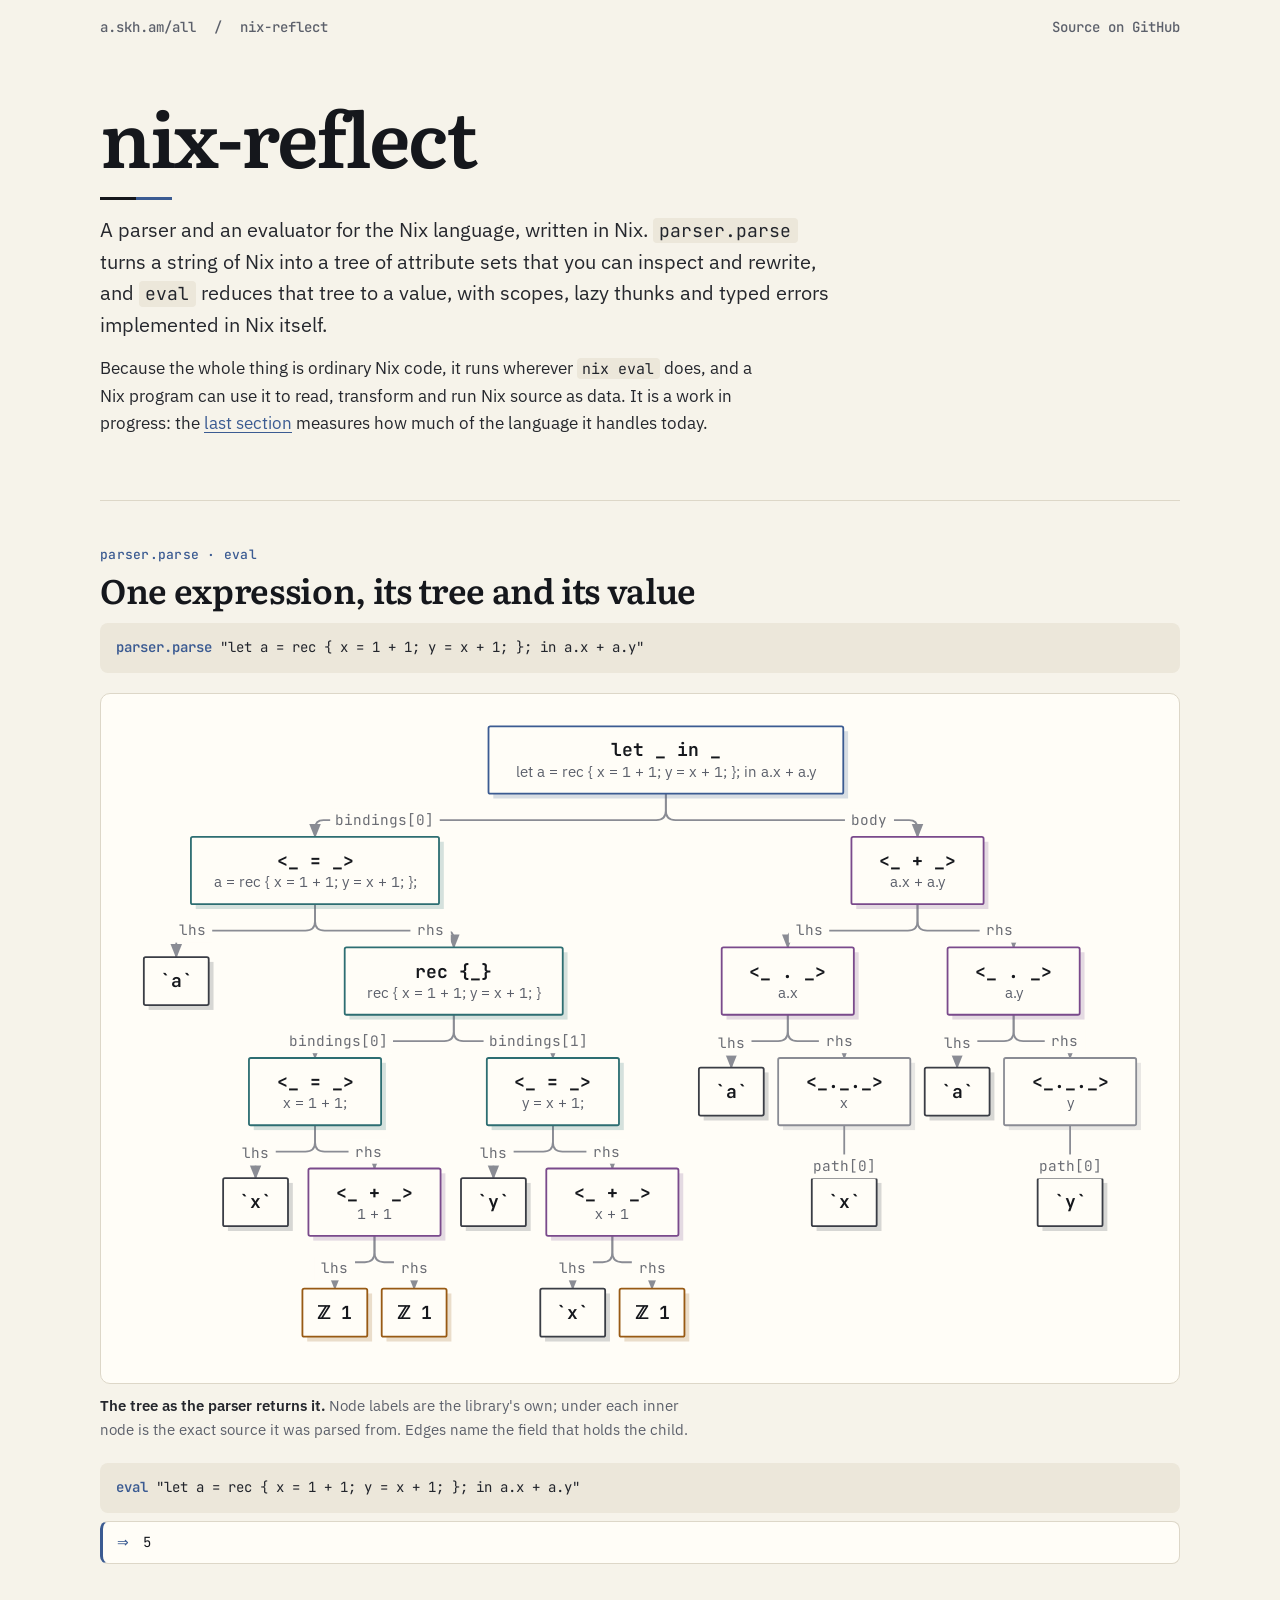
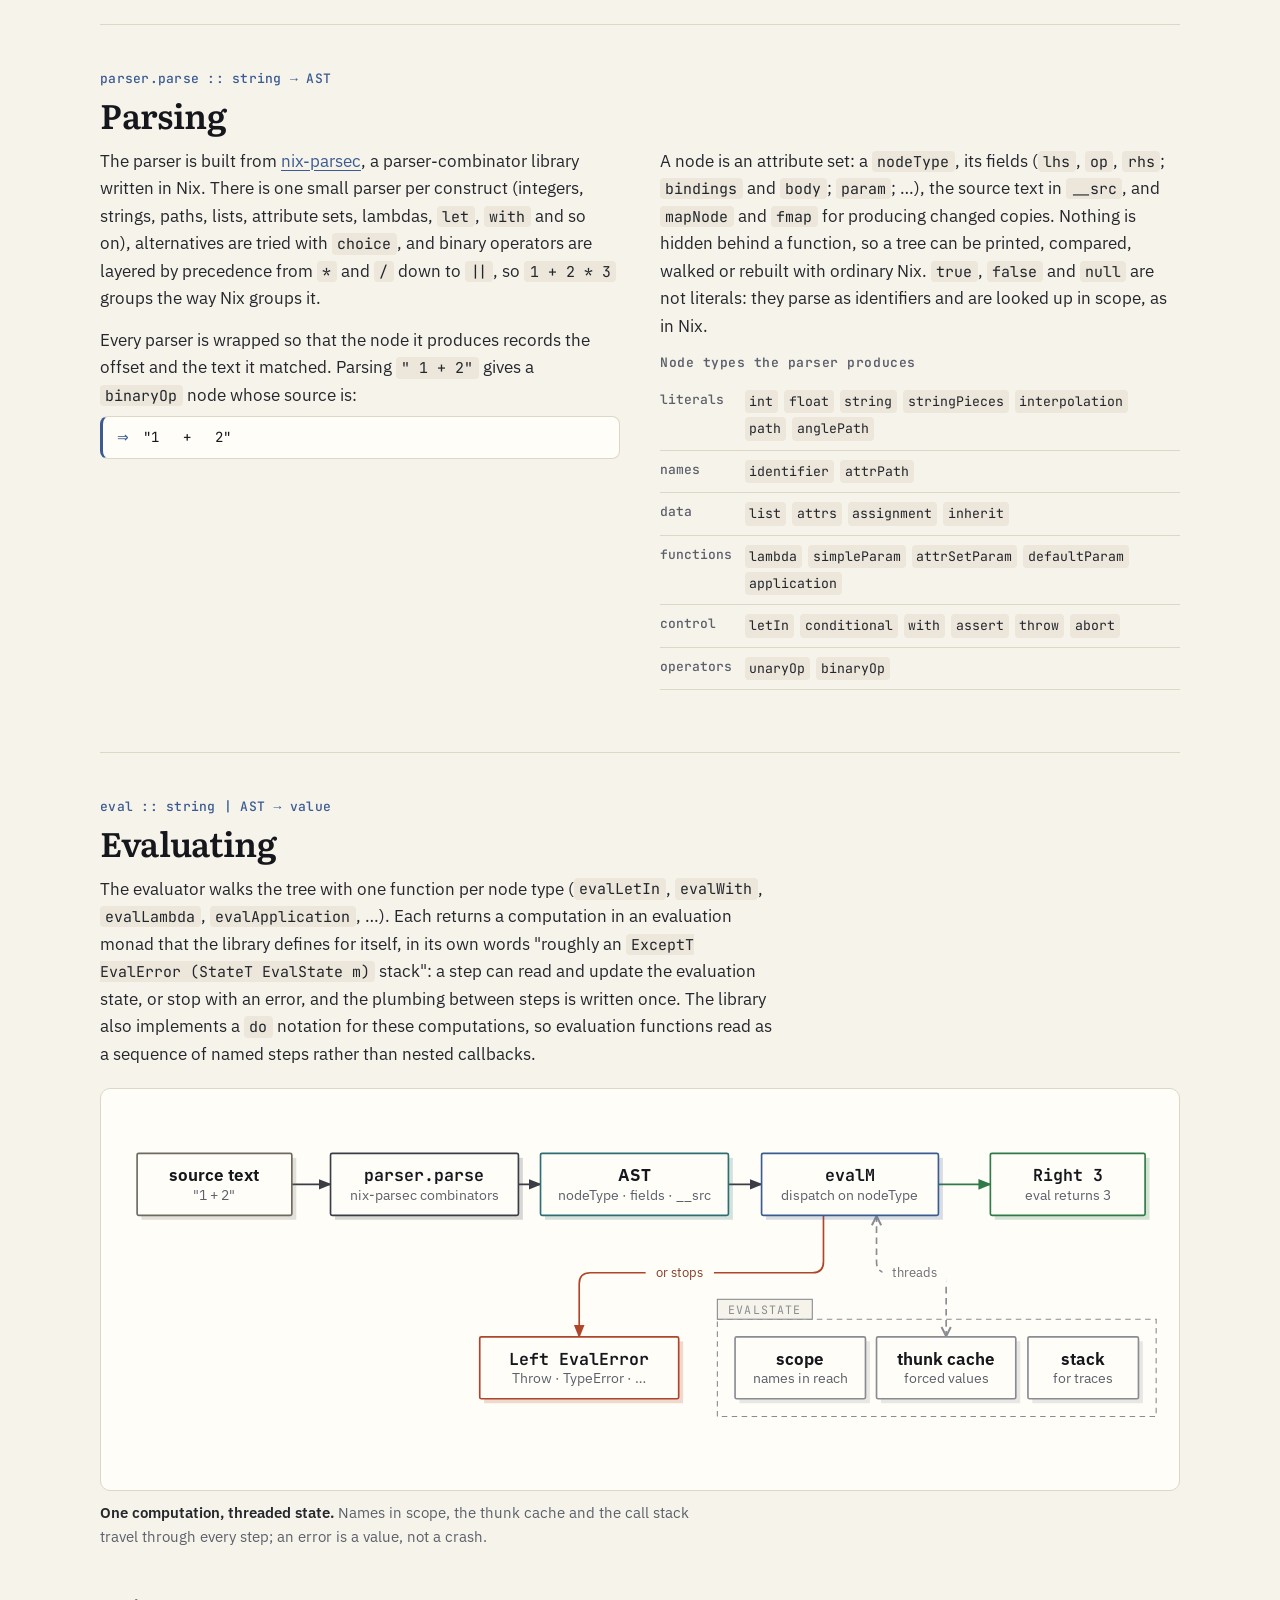
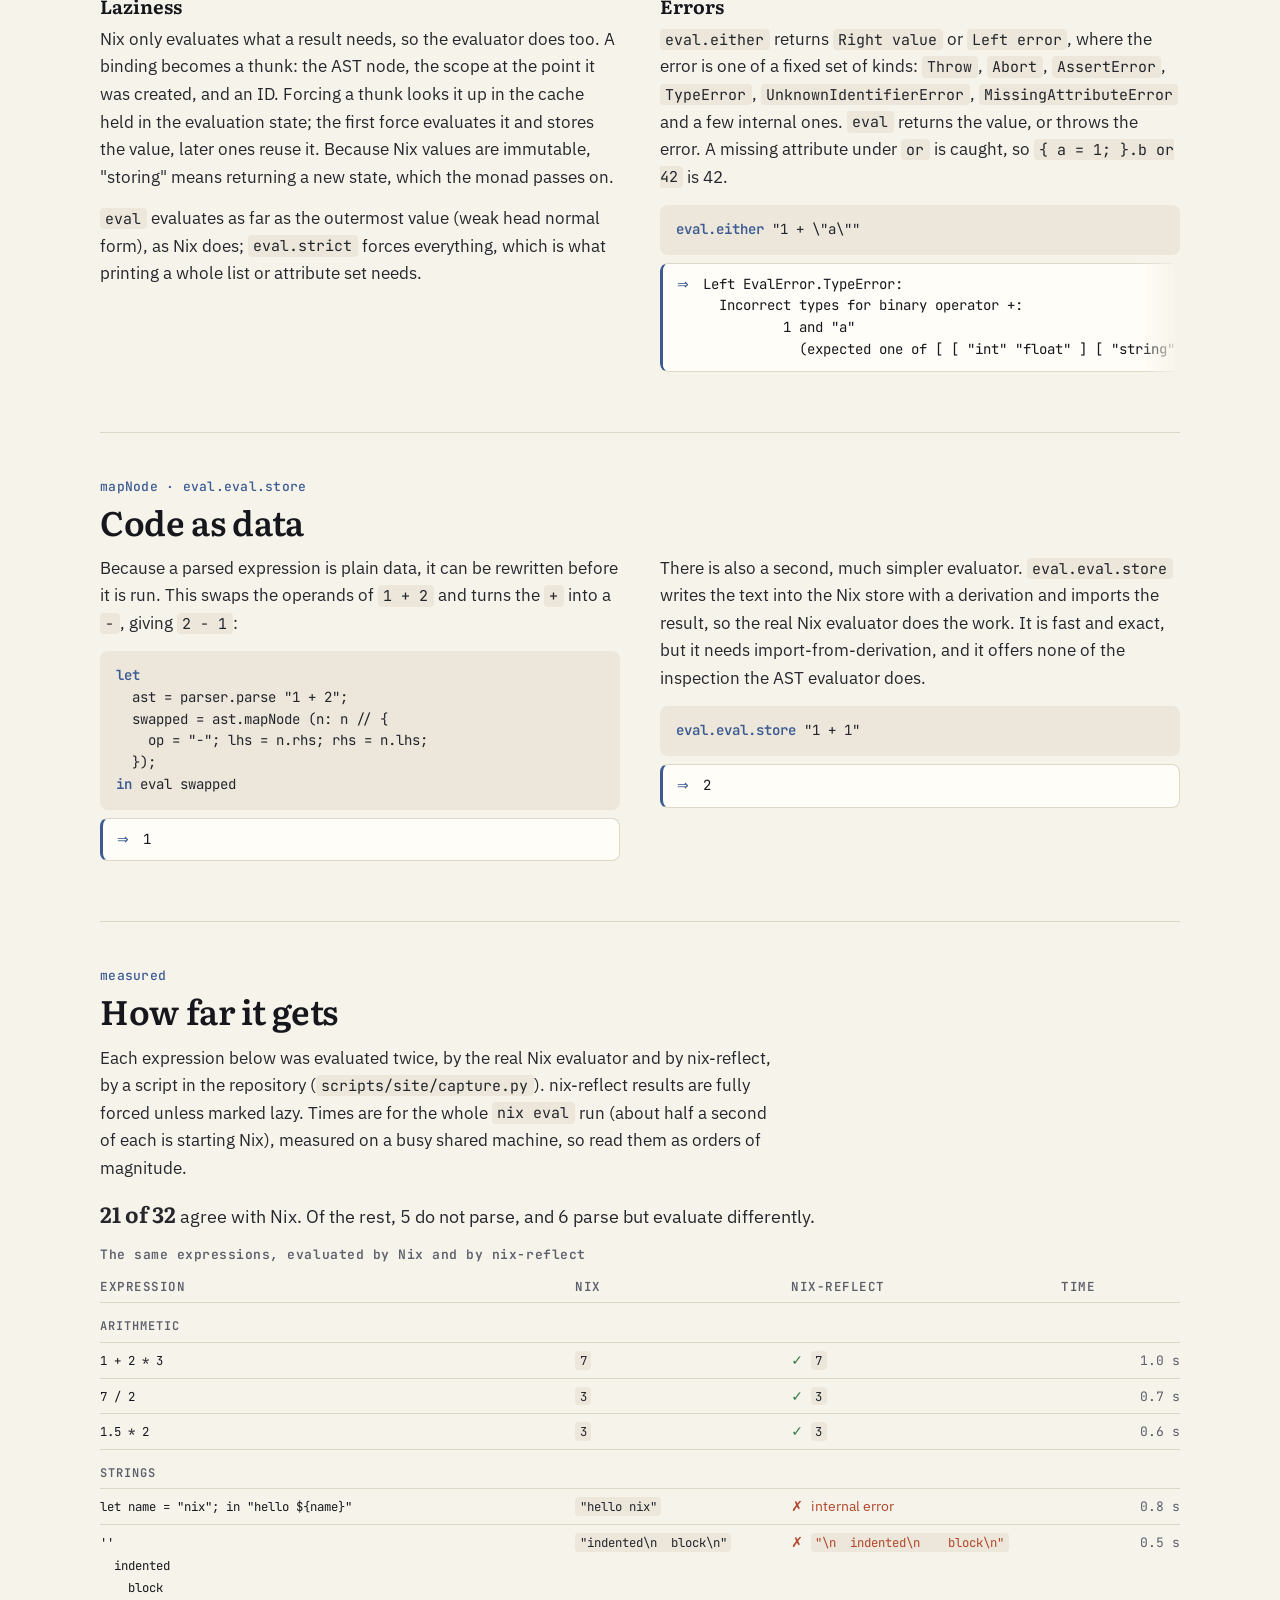
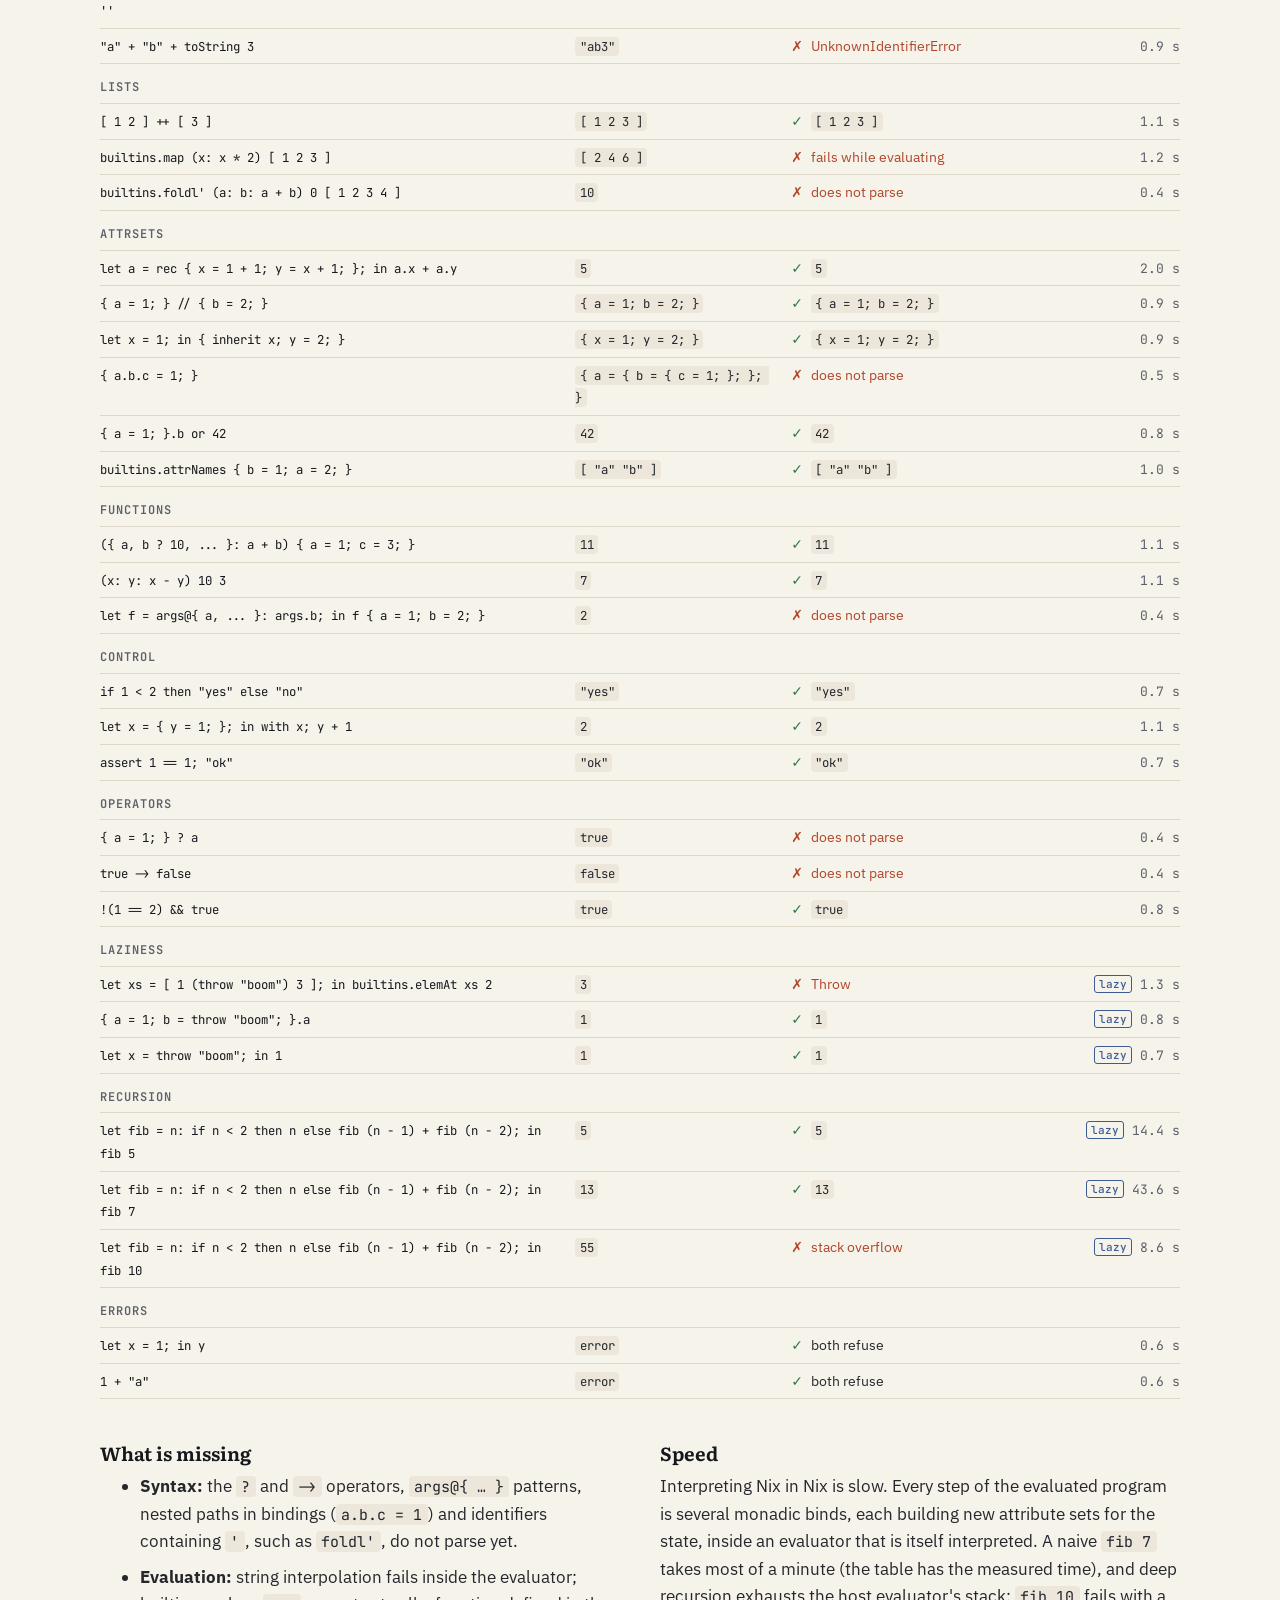
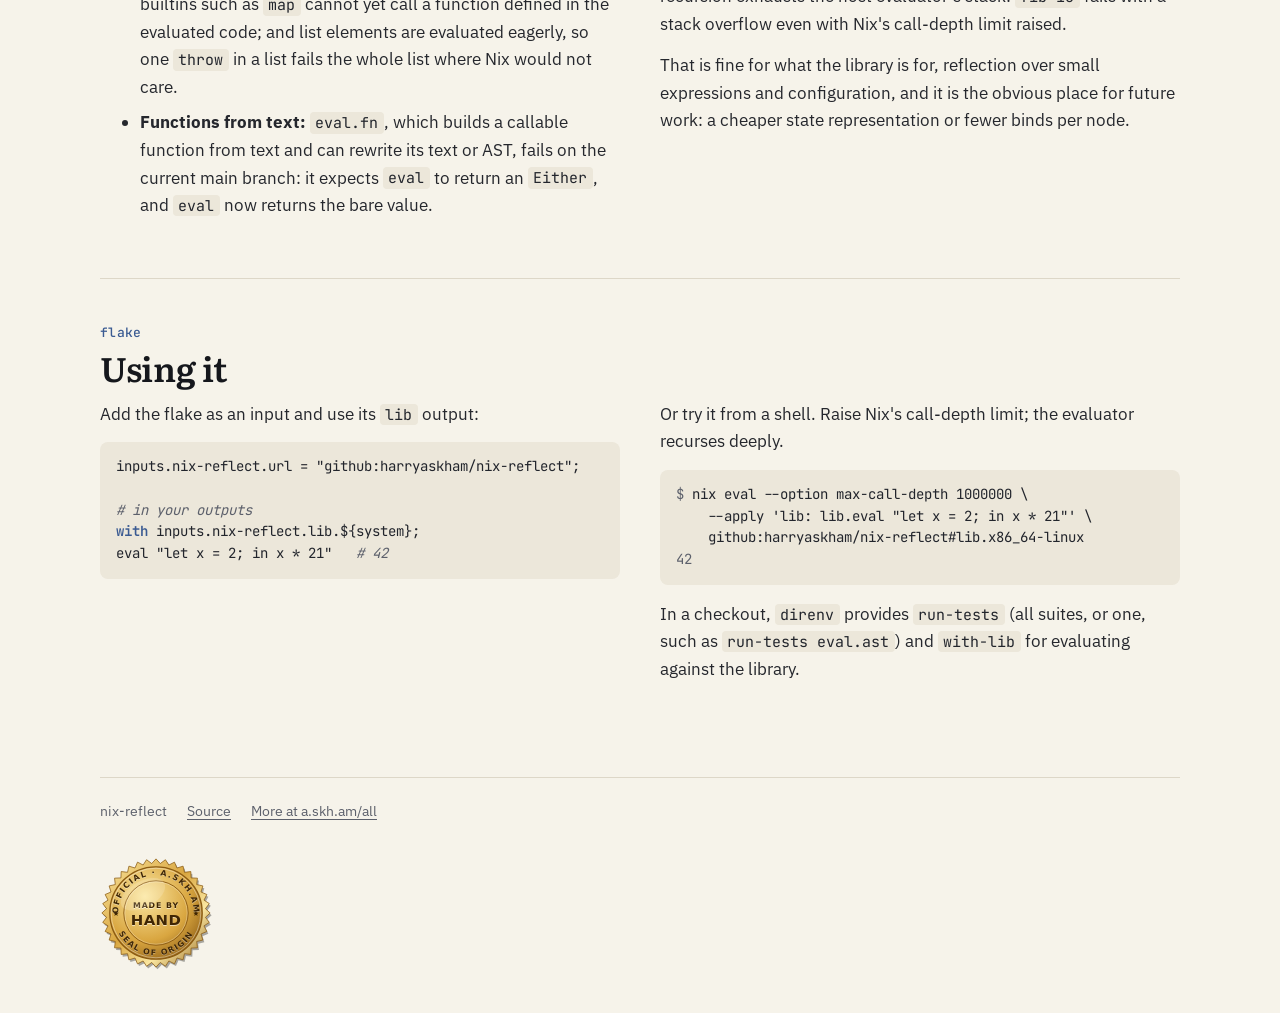
==== commit 6ccdb16d: "Publish nix-reflect site from 7b67fec" ====
--- a/index.html
+++ b/index.html
@@ -2,6 +2,7 @@
 <html lang="en">
 <head>
 <meta charset="utf-8">
+<meta name="a.skh.am:made" content="hand">
 <meta name="viewport" content="width=device-width,initial-scale=1">
 <title>nix-reflect · a Nix parser and evaluator written in Nix</title>
 <meta name="description" content="nix-reflect is a Nix library that parses Nix source into an inspectable tree and evaluates that tree to a value, with scopes, lazy thunks and typed errors implemented in Nix itself. How it works, and how much of the language it handles today, measured against the real evaluator.">
@@ -336,6 +337,7 @@
   <span>nix-reflect</span>
   <a href="https://github.com/harryaskham/nix-reflect">Source</a>
   <a href="https://a.skh.am/all/">More at a.skh.am/all</a>
+  <div class="skh-made-wrap" style="display:flex;justify-content:flex-start;width:100%;margin:14px 0 4px"><a class="skh-made" data-made="hand" href="https://a.skh.am/made/" title="Made by hand: written by hand, mostly before 2026; since then agents have only cleaned up or fixed bugs" style="display:inline-block;margin:0;padding:0;border:0;background:none;line-height:0;text-decoration:none;vertical-align:middle"><svg role="img" aria-label="Made by hand" viewBox="0 0 120 120" width="112" height="112" style="display:block;width:112px;height:112px;max-width:none;margin:0;overflow:visible"><defs><linearGradient id="skh-seal-hand-foil" x1="0" y1="0" x2="1" y2="1"><stop offset="0" stop-color="#fbe7a1"/><stop offset=".45" stop-color="#d9a640"/><stop offset=".7" stop-color="#fbe7a1"/><stop offset="1" stop-color="#8a5a12"/></linearGradient><radialGradient id="skh-seal-hand-disk" cx=".38" cy=".32" r=".8"><stop offset="0" stop-color="#fbe7a1"/><stop offset=".6" stop-color="#d9a640"/><stop offset="1" stop-color="#8a5a12"/></radialGradient><polygon id="skh-seal-hand-edge" points="60.0,2.0 64.6,7.0 70.1,2.9 73.8,8.6 79.8,5.5 82.5,11.8 89.0,9.8 90.5,16.4 97.3,15.6 97.6,22.4 104.4,22.7 103.6,29.5 110.2,31.0 108.2,37.5 114.5,40.2 111.4,46.2 117.1,49.9 113.0,55.4 118.0,60.0 113.0,64.6 117.1,70.1 111.4,73.8 114.5,79.8 108.2,82.5 110.2,89.0 103.6,90.5 104.4,97.3 97.6,97.6 97.3,104.4 90.5,103.6 89.0,110.2 82.5,108.2 79.8,114.5 73.8,111.4 70.1,117.1 64.6,113.0 60.0,118.0 55.4,113.0 49.9,117.1 46.2,111.4 40.2,114.5 37.5,108.2 31.0,110.2 29.5,103.6 22.7,104.4 22.4,97.6 15.6,97.3 16.4,90.5 9.8,89.0 11.8,82.5 5.5,79.8 8.6,73.8 2.9,70.1 7.0,64.6 2.0,60.0 7.0,55.4 2.9,49.9 8.6,46.2 5.5,40.2 11.8,37.5 9.8,31.0 16.4,29.5 15.6,22.7 22.4,22.4 22.7,15.6 29.5,16.4 31.0,9.8 37.5,11.8 40.2,5.5 46.2,8.6 49.9,2.9 55.4,7.0"/></defs><use href="#skh-seal-hand-edge" transform="translate(1.6 2.4)" style="fill:#000;fill-opacity:.32"/><use href="#skh-seal-hand-edge" style="fill:url(#skh-seal-hand-foil);stroke:#8a5a12;stroke-width:.8"/><circle cx="60" cy="60" r="49.5" style="fill:url(#skh-seal-hand-disk);stroke:#8a5a12;stroke-width:1.4"/><circle cx="60" cy="60" r="48" style="fill:none;stroke:#fff;stroke-opacity:.5;stroke-width:.8"/><circle cx="60" cy="60" r="34.5" style="fill:none;stroke:#8a5a12;stroke-width:1"/><circle cx="60" cy="60" r="33.4" style="fill:none;stroke:#fff;stroke-opacity:.45;stroke-width:.6"/><path id="skh-seal-hand-top" d="M 19.5 60 A 40.5 40.5 0 0 1 100.5 60" style="fill:none;stroke:none"/><text style="font-family:system-ui,-apple-system,'Segoe UI',Roboto,'Helvetica Neue',Arial,sans-serif;font-weight:800;font-size:8.6px;letter-spacing:1.4px;fill:#fff;fill-opacity:.55" transform="translate(0 .7)"><textPath href="#skh-seal-hand-top" startOffset="50%" text-anchor="middle">OFFICIAL · A.SKH.AM</textPath></text><text style="font-family:system-ui,-apple-system,'Segoe UI',Roboto,'Helvetica Neue',Arial,sans-serif;font-weight:800;font-size:8.6px;letter-spacing:1.4px;fill:#3f2604"><textPath href="#skh-seal-hand-top" startOffset="50%" text-anchor="middle">OFFICIAL · A.SKH.AM</textPath></text><path id="skh-seal-hand-bot" d="M 14.6 60 A 45.4 45.4 0 0 0 105.4 60" style="fill:none;stroke:none"/><text style="font-family:system-ui,-apple-system,'Segoe UI',Roboto,'Helvetica Neue',Arial,sans-serif;font-weight:800;font-size:8.6px;letter-spacing:1.4px;fill:#fff;fill-opacity:.55" transform="translate(0 .7)"><textPath href="#skh-seal-hand-bot" startOffset="50%" text-anchor="middle">SEAL OF ORIGIN</textPath></text><text style="font-family:system-ui,-apple-system,'Segoe UI',Roboto,'Helvetica Neue',Arial,sans-serif;font-weight:800;font-size:8.6px;letter-spacing:1.4px;fill:#3f2604"><textPath href="#skh-seal-hand-bot" startOffset="50%" text-anchor="middle">SEAL OF ORIGIN</textPath></text><polygon points="17.2,57.5 18.0,59.5 20.1,59.6 18.4,61.0 19.0,63.1 17.2,61.9 15.4,63.1 16.0,61.0 14.3,59.6 16.4,59.5" style="fill:#3f2604"/><polygon points="102.8,57.5 103.6,59.5 105.7,59.6 104.0,61.0 104.6,63.1 102.8,61.9 101.0,63.1 101.6,61.0 99.9,59.6 102.0,59.5" style="fill:#3f2604"/><text x="60" y="55.7" text-anchor="middle" style="font-family:system-ui,-apple-system,'Segoe UI',Roboto,'Helvetica Neue',Arial,sans-serif;font-weight:800;font-size:8.4px;letter-spacing:1px;fill:#fff;fill-opacity:.55" >MADE BY</text><text x="60" y="55" text-anchor="middle" style="font-family:system-ui,-apple-system,'Segoe UI',Roboto,'Helvetica Neue',Arial,sans-serif;font-weight:800;font-size:8.4px;letter-spacing:1px;fill:#3f2604" >MADE BY</text><text x="60" y="73.7" text-anchor="middle" style="font-family:system-ui,-apple-system,'Segoe UI',Roboto,'Helvetica Neue',Arial,sans-serif;font-weight:800;font-size:16px;letter-spacing:0.4px;fill:#fff;fill-opacity:.55" >HAND</text><text x="60" y="73" text-anchor="middle" style="font-family:system-ui,-apple-system,'Segoe UI',Roboto,'Helvetica Neue',Arial,sans-serif;font-weight:800;font-size:16px;letter-spacing:0.4px;fill:#3f2604" >HAND</text><ellipse cx="46" cy="40" rx="26" ry="14" transform="rotate(-28 46 40)" style="fill:#fff;fill-opacity:.16"/></svg></a></div>
 </footer>
 </div>
 <script src="assets/site.js" defer></script>
